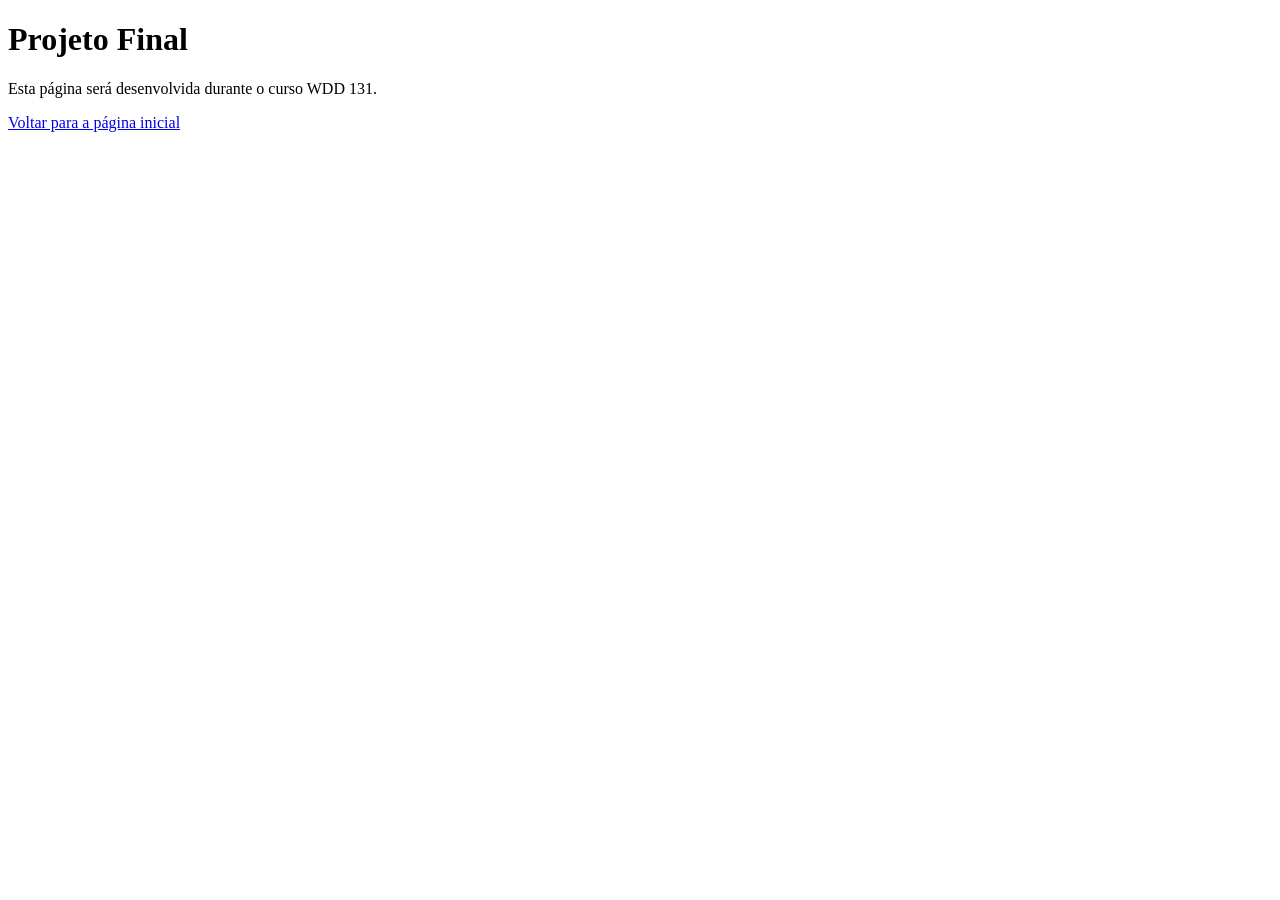
==== projeto/index.html @ 12b383a5 "At1 - Semana1" ====
<!DOCTYPE html>
<html lang="pt-BR">
<head>
  <meta charset="UTF-8">
  <meta name="viewport" content="width=device-width, initial-scale=1.0">
  <title>Projeto Final - WDD 131</title>
  <meta name="description" content="Espaço reservado para o projeto final do curso WDD 131.">
  <meta name="author" content="Lucas da Luz Morais">
</head>
<body>
  <main>
    <h1>Projeto Final</h1>
    <p>Esta página será desenvolvida durante o curso WDD 131.</p>
    <p><a href="../">Voltar para a página inicial</a></p>
  </main>
</body>
</html>
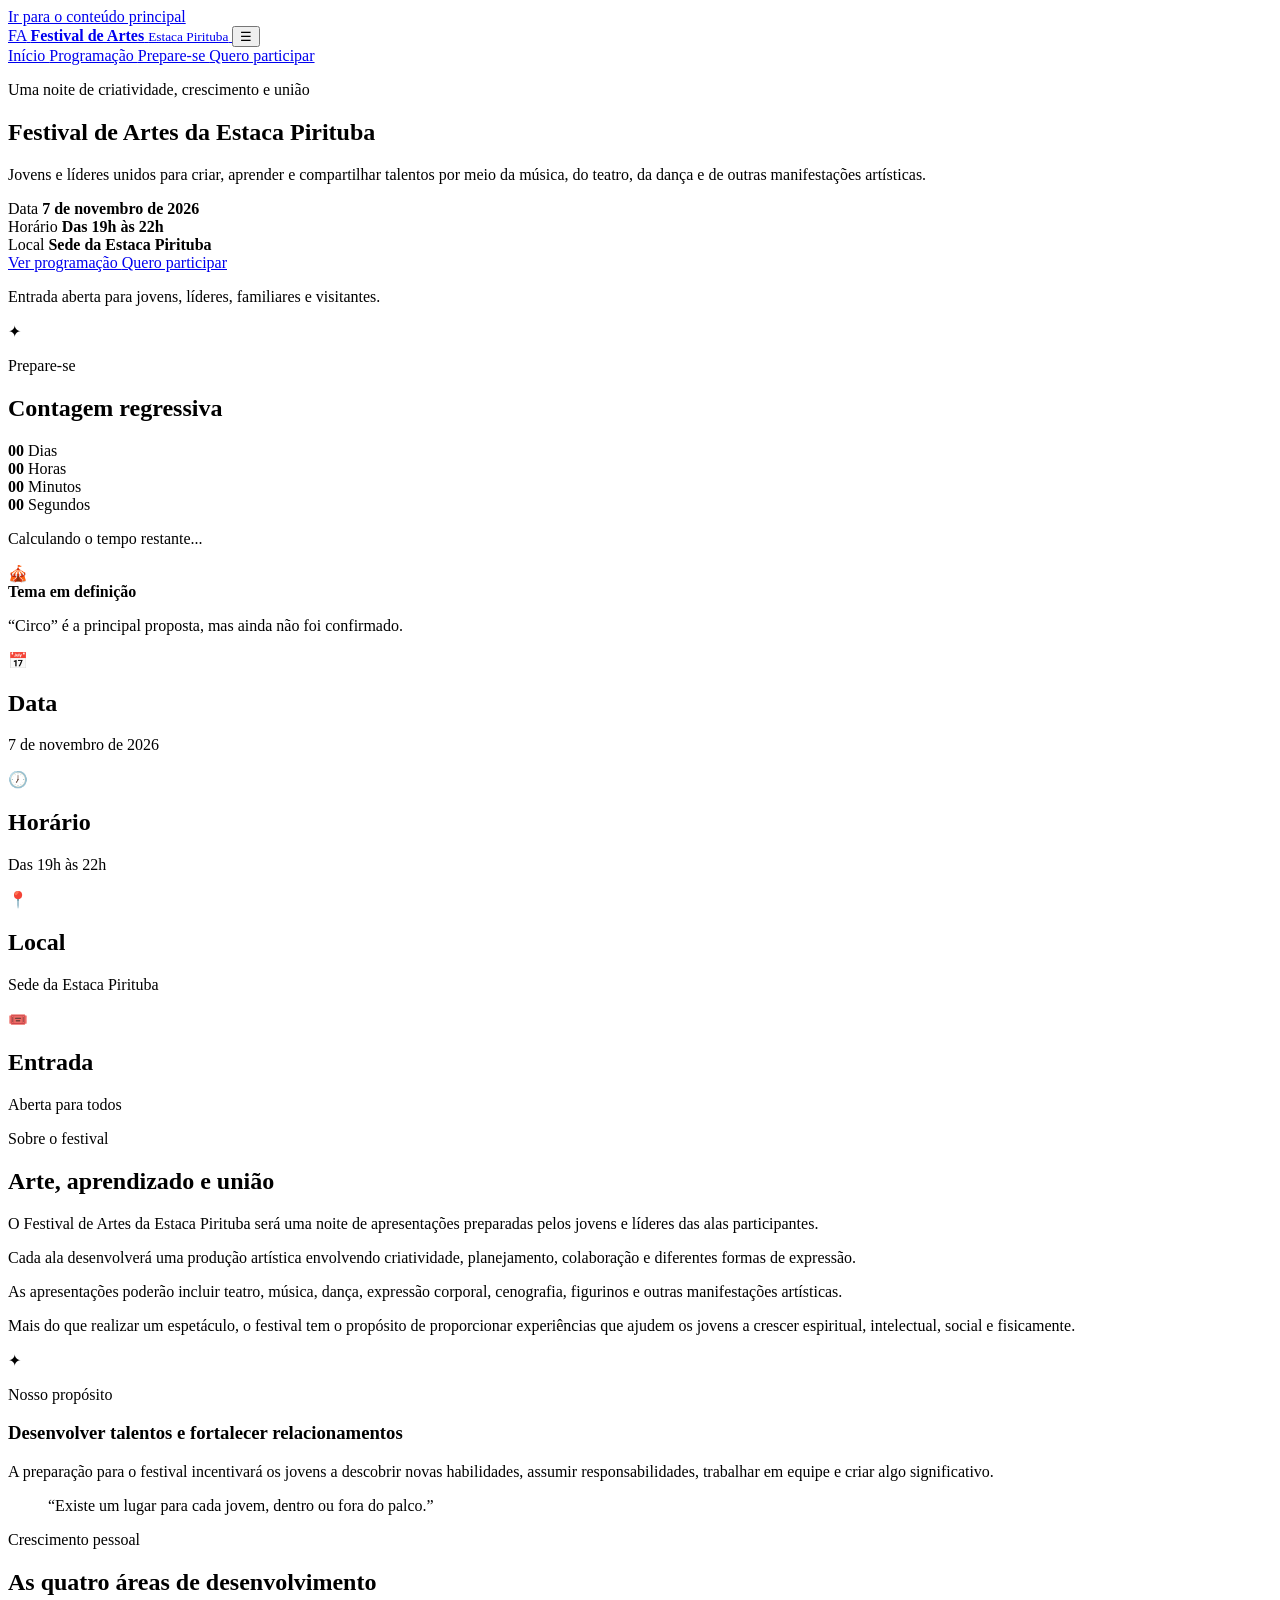
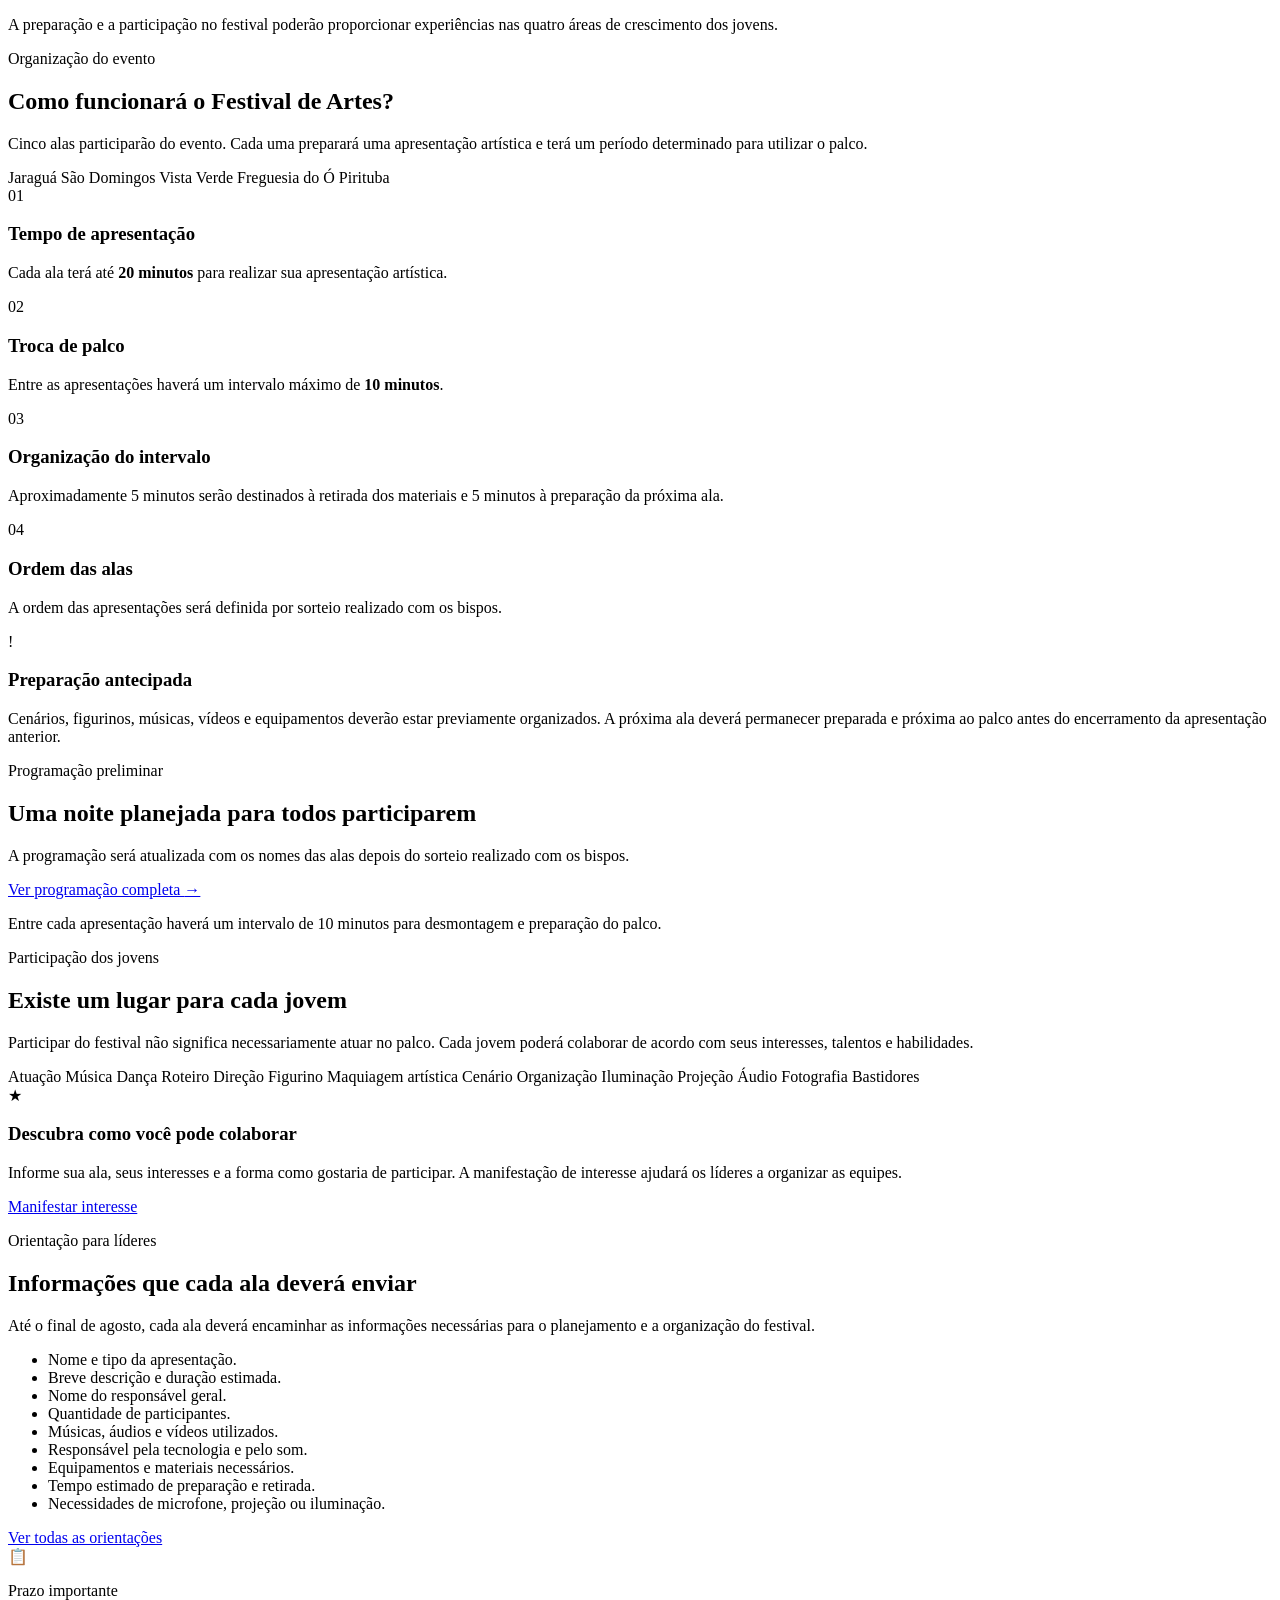
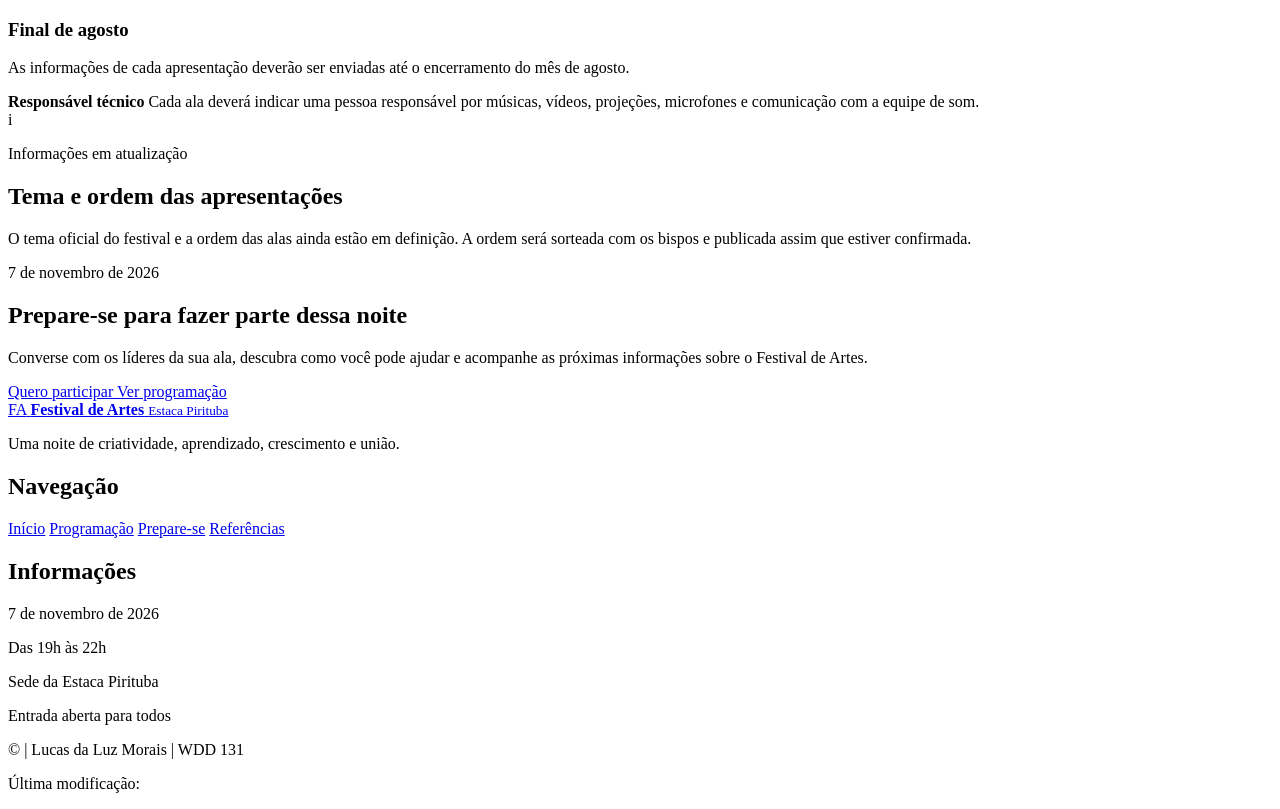
==== commit 77596668: "At1 - Semana6" ====
--- a/projeto/index.html
+++ b/projeto/index.html
@@ -3,15 +3,623 @@
 <head>
   <meta charset="UTF-8">
   <meta name="viewport" content="width=device-width, initial-scale=1.0">
-  <title>Projeto Final - WDD 131</title>
-  <meta name="description" content="Espaço reservado para o projeto final do curso WDD 131.">
+
+  <meta
+    name="description"
+    content="Site informativo do Festival de Artes da Estaca Pirituba, que acontecerá em 7 de novembro de 2026."
+  >
   <meta name="author" content="Lucas da Luz Morais">
+
+  <title>Festival de Artes | Estaca Pirituba</title>
+
+  <link rel="preconnect" href="https://fonts.googleapis.com">
+  <link rel="preconnect" href="https://fonts.gstatic.com" crossorigin>
+
+  <link
+    href="https://fonts.googleapis.com/css2?family=Bree+Serif&family=Roboto:wght@400;500;700&display=swap"
+    rel="stylesheet"
+  >
+
+  <link rel="stylesheet" href="styles/festival.css">
+
+  <script src="scripts/main.js" defer></script>
 </head>
+
 <body>
-  <main>
-    <h1>Projeto Final</h1>
-    <p>Esta página será desenvolvida durante o curso WDD 131.</p>
-    <p><a href="../">Voltar para a página inicial</a></p>
+  <a class="skip-link" href="#main-content">
+    Ir para o conteúdo principal
+  </a>
+
+  <header class="site-header">
+    <div class="header-container">
+      <a class="brand" href="index.html" aria-label="Página inicial do Festival de Artes">
+        <span class="brand-symbol" aria-hidden="true">FA</span>
+
+        <span class="brand-name">
+          <strong>Festival de Artes</strong>
+          <small>Estaca Pirituba</small>
+        </span>
+      </a>
+
+      <button
+        id="menu-button"
+        class="menu-button"
+        type="button"
+        aria-label="Abrir menu de navegação"
+        aria-expanded="false"
+        aria-controls="main-navigation"
+      >
+        <span aria-hidden="true">☰</span>
+      </button>
+
+      <nav
+        id="main-navigation"
+        class="main-navigation"
+        aria-label="Navegação principal"
+      >
+        <a class="active" href="index.html" aria-current="page">
+          Início
+        </a>
+
+        <a href="programacao.html">
+          Programação
+        </a>
+
+        <a href="prepare-se.html">
+          Prepare-se
+        </a>
+
+        <a class="navigation-highlight" href="prepare-se.html#formulario-interesse">
+          Quero participar
+        </a>
+      </nav>
+    </div>
+  </header>
+
+  <main id="main-content">
+    <section class="hero">
+      <div class="hero-decoration hero-decoration-one" aria-hidden="true"></div>
+      <div class="hero-decoration hero-decoration-two" aria-hidden="true"></div>
+
+      <div class="hero-container">
+        <div class="hero-content">
+          <p class="eyebrow hero-eyebrow">
+            Uma noite de criatividade, crescimento e união
+          </p>
+
+          <h1>
+            Festival de Artes da Estaca Pirituba
+          </h1>
+
+          <p class="hero-description">
+            Jovens e líderes unidos para criar, aprender e compartilhar
+            talentos por meio da música, do teatro, da dança e de outras
+            manifestações artísticas.
+          </p>
+
+          <div class="hero-information" aria-label="Informações principais do evento">
+            <div>
+              <span class="information-label">Data</span>
+              <strong>7 de novembro de 2026</strong>
+            </div>
+
+            <div>
+              <span class="information-label">Horário</span>
+              <strong>Das 19h às 22h</strong>
+            </div>
+
+            <div>
+              <span class="information-label">Local</span>
+              <strong>Sede da Estaca Pirituba</strong>
+            </div>
+          </div>
+
+          <div class="hero-actions">
+            <a class="button button-primary" href="programacao.html">
+              Ver programação
+            </a>
+
+            <a
+              class="button button-outline"
+              href="prepare-se.html#formulario-interesse"
+            >
+              Quero participar
+            </a>
+          </div>
+
+          <p class="hero-note">
+            Entrada aberta para jovens, líderes, familiares e visitantes.
+          </p>
+        </div>
+
+        <aside class="countdown-card" aria-labelledby="countdown-title">
+          <span class="countdown-icon" aria-hidden="true">✦</span>
+
+          <p class="eyebrow">Prepare-se</p>
+
+          <h2 id="countdown-title">
+            Contagem regressiva
+          </h2>
+
+          <div
+            id="countdown"
+            class="countdown"
+            aria-live="polite"
+          >
+            <div>
+              <strong id="countdown-days">00</strong>
+              <span>Dias</span>
+            </div>
+
+            <div>
+              <strong id="countdown-hours">00</strong>
+              <span>Horas</span>
+            </div>
+
+            <div>
+              <strong id="countdown-minutes">00</strong>
+              <span>Minutos</span>
+            </div>
+
+            <div>
+              <strong id="countdown-seconds">00</strong>
+              <span>Segundos</span>
+            </div>
+          </div>
+
+          <p id="event-status" class="event-status">
+            Calculando o tempo restante...
+          </p>
+
+          <div class="theme-status">
+            <span aria-hidden="true">🎪</span>
+
+            <div>
+              <strong>Tema em definição</strong>
+              <p>
+                “Circo” é a principal proposta, mas ainda não foi confirmado.
+              </p>
+            </div>
+          </div>
+        </aside>
+      </div>
+    </section>
+
+    <section class="quick-information" aria-label="Resumo do evento">
+      <div class="section-container quick-information-grid">
+        <article class="quick-card">
+          <span class="quick-icon" aria-hidden="true">📅</span>
+
+          <div>
+            <h2>Data</h2>
+            <p>7 de novembro de 2026</p>
+          </div>
+        </article>
+
+        <article class="quick-card">
+          <span class="quick-icon" aria-hidden="true">🕖</span>
+
+          <div>
+            <h2>Horário</h2>
+            <p>Das 19h às 22h</p>
+          </div>
+        </article>
+
+        <article class="quick-card">
+          <span class="quick-icon" aria-hidden="true">📍</span>
+
+          <div>
+            <h2>Local</h2>
+            <p>Sede da Estaca Pirituba</p>
+          </div>
+        </article>
+
+        <article class="quick-card">
+          <span class="quick-icon" aria-hidden="true">🎟️</span>
+
+          <div>
+            <h2>Entrada</h2>
+            <p>Aberta para todos</p>
+          </div>
+        </article>
+      </div>
+    </section>
+
+    <section class="content-section about-section">
+      <div class="section-container two-column-section">
+        <div class="section-content">
+          <p class="eyebrow">Sobre o festival</p>
+
+          <h2>Arte, aprendizado e união</h2>
+
+          <p>
+            O Festival de Artes da Estaca Pirituba será uma noite de
+            apresentações preparadas pelos jovens e líderes das alas
+            participantes.
+          </p>
+
+          <p>
+            Cada ala desenvolverá uma produção artística envolvendo
+            criatividade, planejamento, colaboração e diferentes formas de
+            expressão.
+          </p>
+
+          <p>
+            As apresentações poderão incluir teatro, música, dança, expressão
+            corporal, cenografia, figurinos e outras manifestações artísticas.
+          </p>
+
+          <p>
+            Mais do que realizar um espetáculo, o festival tem o propósito de
+            proporcionar experiências que ajudem os jovens a crescer
+            espiritual, intelectual, social e fisicamente.
+          </p>
+        </div>
+
+        <div class="purpose-card">
+          <span class="purpose-symbol" aria-hidden="true">✦</span>
+
+          <p class="eyebrow">Nosso propósito</p>
+
+          <h3>
+            Desenvolver talentos e fortalecer relacionamentos
+          </h3>
+
+          <p>
+            A preparação para o festival incentivará os jovens a descobrir
+            novas habilidades, assumir responsabilidades, trabalhar em equipe
+            e criar algo significativo.
+          </p>
+
+          <blockquote>
+            “Existe um lugar para cada jovem, dentro ou fora do palco.”
+          </blockquote>
+        </div>
+      </div>
+    </section>
+
+    <section class="content-section growth-section">
+      <div class="section-container">
+        <div class="section-heading centered-heading">
+          <p class="eyebrow">Crescimento pessoal</p>
+
+          <h2>As quatro áreas de desenvolvimento</h2>
+
+          <p>
+            A preparação e a participação no festival poderão proporcionar
+            experiências nas quatro áreas de crescimento dos jovens.
+          </p>
+        </div>
+
+        <div
+          id="growth-areas"
+          class="growth-grid"
+          aria-live="polite"
+        ></div>
+      </div>
+    </section>
+
+    <section class="content-section operation-section">
+      <div class="section-container">
+        <div class="section-heading">
+          <p class="eyebrow">Organização do evento</p>
+
+          <h2>Como funcionará o Festival de Artes?</h2>
+
+          <p>
+            Cinco alas participarão do evento. Cada uma preparará uma
+            apresentação artística e terá um período determinado para utilizar
+            o palco.
+          </p>
+        </div>
+
+        <div class="wards-container" aria-label="Alas participantes">
+          <span>Jaraguá</span>
+          <span>São Domingos</span>
+          <span>Vista Verde</span>
+          <span>Freguesia do Ó</span>
+          <span>Pirituba</span>
+        </div>
+
+        <div class="rules-grid">
+          <article class="rule-card">
+            <span class="rule-number">01</span>
+
+            <h3>Tempo de apresentação</h3>
+
+            <p>
+              Cada ala terá até <strong>20 minutos</strong> para realizar sua
+              apresentação artística.
+            </p>
+          </article>
+
+          <article class="rule-card">
+            <span class="rule-number">02</span>
+
+            <h3>Troca de palco</h3>
+
+            <p>
+              Entre as apresentações haverá um intervalo máximo de
+              <strong>10 minutos</strong>.
+            </p>
+          </article>
+
+          <article class="rule-card">
+            <span class="rule-number">03</span>
+
+            <h3>Organização do intervalo</h3>
+
+            <p>
+              Aproximadamente 5 minutos serão destinados à retirada dos
+              materiais e 5 minutos à preparação da próxima ala.
+            </p>
+          </article>
+
+          <article class="rule-card">
+            <span class="rule-number">04</span>
+
+            <h3>Ordem das alas</h3>
+
+            <p>
+              A ordem das apresentações será definida por sorteio realizado
+              com os bispos.
+            </p>
+          </article>
+        </div>
+
+        <div class="important-guidance">
+          <span class="guidance-icon" aria-hidden="true">!</span>
+
+          <div>
+            <h3>Preparação antecipada</h3>
+
+            <p>
+              Cenários, figurinos, músicas, vídeos e equipamentos deverão estar
+              previamente organizados. A próxima ala deverá permanecer
+              preparada e próxima ao palco antes do encerramento da
+              apresentação anterior.
+            </p>
+          </div>
+        </div>
+      </div>
+    </section>
+
+    <section class="content-section schedule-section">
+      <div class="section-container">
+        <div class="schedule-heading">
+          <div class="section-heading">
+            <p class="eyebrow">Programação preliminar</p>
+
+            <h2>Uma noite planejada para todos participarem</h2>
+
+            <p>
+              A programação será atualizada com os nomes das alas depois do
+              sorteio realizado com os bispos.
+            </p>
+          </div>
+
+          <a class="text-link" href="programacao.html">
+            Ver programação completa
+            <span aria-hidden="true">→</span>
+          </a>
+        </div>
+
+        <div
+          id="schedule-preview"
+          class="schedule-list"
+          aria-live="polite"
+        ></div>
+
+        <p class="schedule-observation">
+          Entre cada apresentação haverá um intervalo de 10 minutos para
+          desmontagem e preparação do palco.
+        </p>
+      </div>
+    </section>
+
+    <section class="content-section participation-section">
+      <div class="section-container">
+        <div class="section-heading centered-heading">
+          <p class="eyebrow">Participação dos jovens</p>
+
+          <h2>Existe um lugar para cada jovem</h2>
+
+          <p>
+            Participar do festival não significa necessariamente atuar no
+            palco. Cada jovem poderá colaborar de acordo com seus interesses,
+            talentos e habilidades.
+          </p>
+        </div>
+
+        <div class="participation-layout">
+          <div class="roles-container">
+            <span>Atuação</span>
+            <span>Música</span>
+            <span>Dança</span>
+            <span>Roteiro</span>
+            <span>Direção</span>
+            <span>Figurino</span>
+            <span>Maquiagem artística</span>
+            <span>Cenário</span>
+            <span>Organização</span>
+            <span>Iluminação</span>
+            <span>Projeção</span>
+            <span>Áudio</span>
+            <span>Fotografia</span>
+            <span>Bastidores</span>
+          </div>
+
+          <article class="participation-card">
+            <span class="participation-icon" aria-hidden="true">★</span>
+
+            <h3>Descubra como você pode colaborar</h3>
+
+            <p>
+              Informe sua ala, seus interesses e a forma como gostaria de
+              participar. A manifestação de interesse ajudará os líderes a
+              organizar as equipes.
+            </p>
+
+            <a
+              class="button button-primary"
+              href="prepare-se.html#formulario-interesse"
+            >
+              Manifestar interesse
+            </a>
+          </article>
+        </div>
+      </div>
+    </section>
+
+    <section class="content-section leaders-section">
+      <div class="section-container two-column-section">
+        <div class="section-content">
+          <p class="eyebrow">Orientação para líderes</p>
+
+          <h2>Informações que cada ala deverá enviar</h2>
+
+          <p>
+            Até o final de agosto, cada ala deverá encaminhar as informações
+            necessárias para o planejamento e a organização do festival.
+          </p>
+
+          <ul class="leaders-list">
+            <li>Nome e tipo da apresentação.</li>
+            <li>Breve descrição e duração estimada.</li>
+            <li>Nome do responsável geral.</li>
+            <li>Quantidade de participantes.</li>
+            <li>Músicas, áudios e vídeos utilizados.</li>
+            <li>Responsável pela tecnologia e pelo som.</li>
+            <li>Equipamentos e materiais necessários.</li>
+            <li>Tempo estimado de preparação e retirada.</li>
+            <li>Necessidades de microfone, projeção ou iluminação.</li>
+          </ul>
+
+          <a class="button button-secondary" href="prepare-se.html">
+            Ver todas as orientações
+          </a>
+        </div>
+
+        <aside class="deadline-card">
+          <span class="deadline-icon" aria-hidden="true">📋</span>
+
+          <p class="eyebrow">Prazo importante</p>
+
+          <h3>Final de agosto</h3>
+
+          <p>
+            As informações de cada apresentação deverão ser enviadas até o
+            encerramento do mês de agosto.
+          </p>
+
+          <div class="deadline-detail">
+            <strong>Responsável técnico</strong>
+
+            <span>
+              Cada ala deverá indicar uma pessoa responsável por músicas,
+              vídeos, projeções, microfones e comunicação com a equipe de som.
+            </span>
+          </div>
+        </aside>
+      </div>
+    </section>
+
+    <section class="content-section update-section">
+      <div class="section-container">
+        <article class="update-card">
+          <span class="update-icon" aria-hidden="true">i</span>
+
+          <div>
+            <p class="eyebrow">Informações em atualização</p>
+
+            <h2>Tema e ordem das apresentações</h2>
+
+            <p>
+              O tema oficial do festival e a ordem das alas ainda estão em
+              definição. A ordem será sorteada com os bispos e publicada assim
+              que estiver confirmada.
+            </p>
+          </div>
+        </article>
+      </div>
+    </section>
+
+    <section class="final-call">
+      <div class="section-container final-call-content">
+        <p class="eyebrow hero-eyebrow">7 de novembro de 2026</p>
+
+        <h2>Prepare-se para fazer parte dessa noite</h2>
+
+        <p>
+          Converse com os líderes da sua ala, descubra como você pode ajudar e
+          acompanhe as próximas informações sobre o Festival de Artes.
+        </p>
+
+        <div class="final-call-actions">
+          <a
+            class="button button-primary"
+            href="prepare-se.html#formulario-interesse"
+          >
+            Quero participar
+          </a>
+
+          <a class="button button-outline" href="programacao.html">
+            Ver programação
+          </a>
+        </div>
+      </div>
+    </section>
   </main>
+
+  <footer class="site-footer">
+    <div class="section-container footer-grid">
+      <div class="footer-brand">
+        <a class="brand" href="index.html">
+          <span class="brand-symbol" aria-hidden="true">FA</span>
+
+          <span class="brand-name">
+            <strong>Festival de Artes</strong>
+            <small>Estaca Pirituba</small>
+          </span>
+        </a>
+
+        <p>
+          Uma noite de criatividade, aprendizado, crescimento e união.
+        </p>
+      </div>
+
+      <nav class="footer-navigation" aria-label="Navegação do rodapé">
+        <h2>Navegação</h2>
+
+        <a href="index.html">Início</a>
+        <a href="programacao.html">Programação</a>
+        <a href="prepare-se.html">Prepare-se</a>
+        <a href="referencias.html">Referências</a>
+      </nav>
+
+      <div class="footer-event">
+        <h2>Informações</h2>
+
+        <p>7 de novembro de 2026</p>
+        <p>Das 19h às 22h</p>
+        <p>Sede da Estaca Pirituba</p>
+        <p>Entrada aberta para todos</p>
+      </div>
+    </div>
+
+    <div class="footer-bottom">
+      <div class="section-container footer-bottom-content">
+        <p>
+          &copy; <span id="current-year"></span>
+          | Lucas da Luz Morais | WDD 131
+        </p>
+
+        <p>
+          Última modificação:
+          <span id="last-modified"></span>
+        </p>
+      </div>
+    </div>
+  </footer>
 </body>
-</html>
+</html>
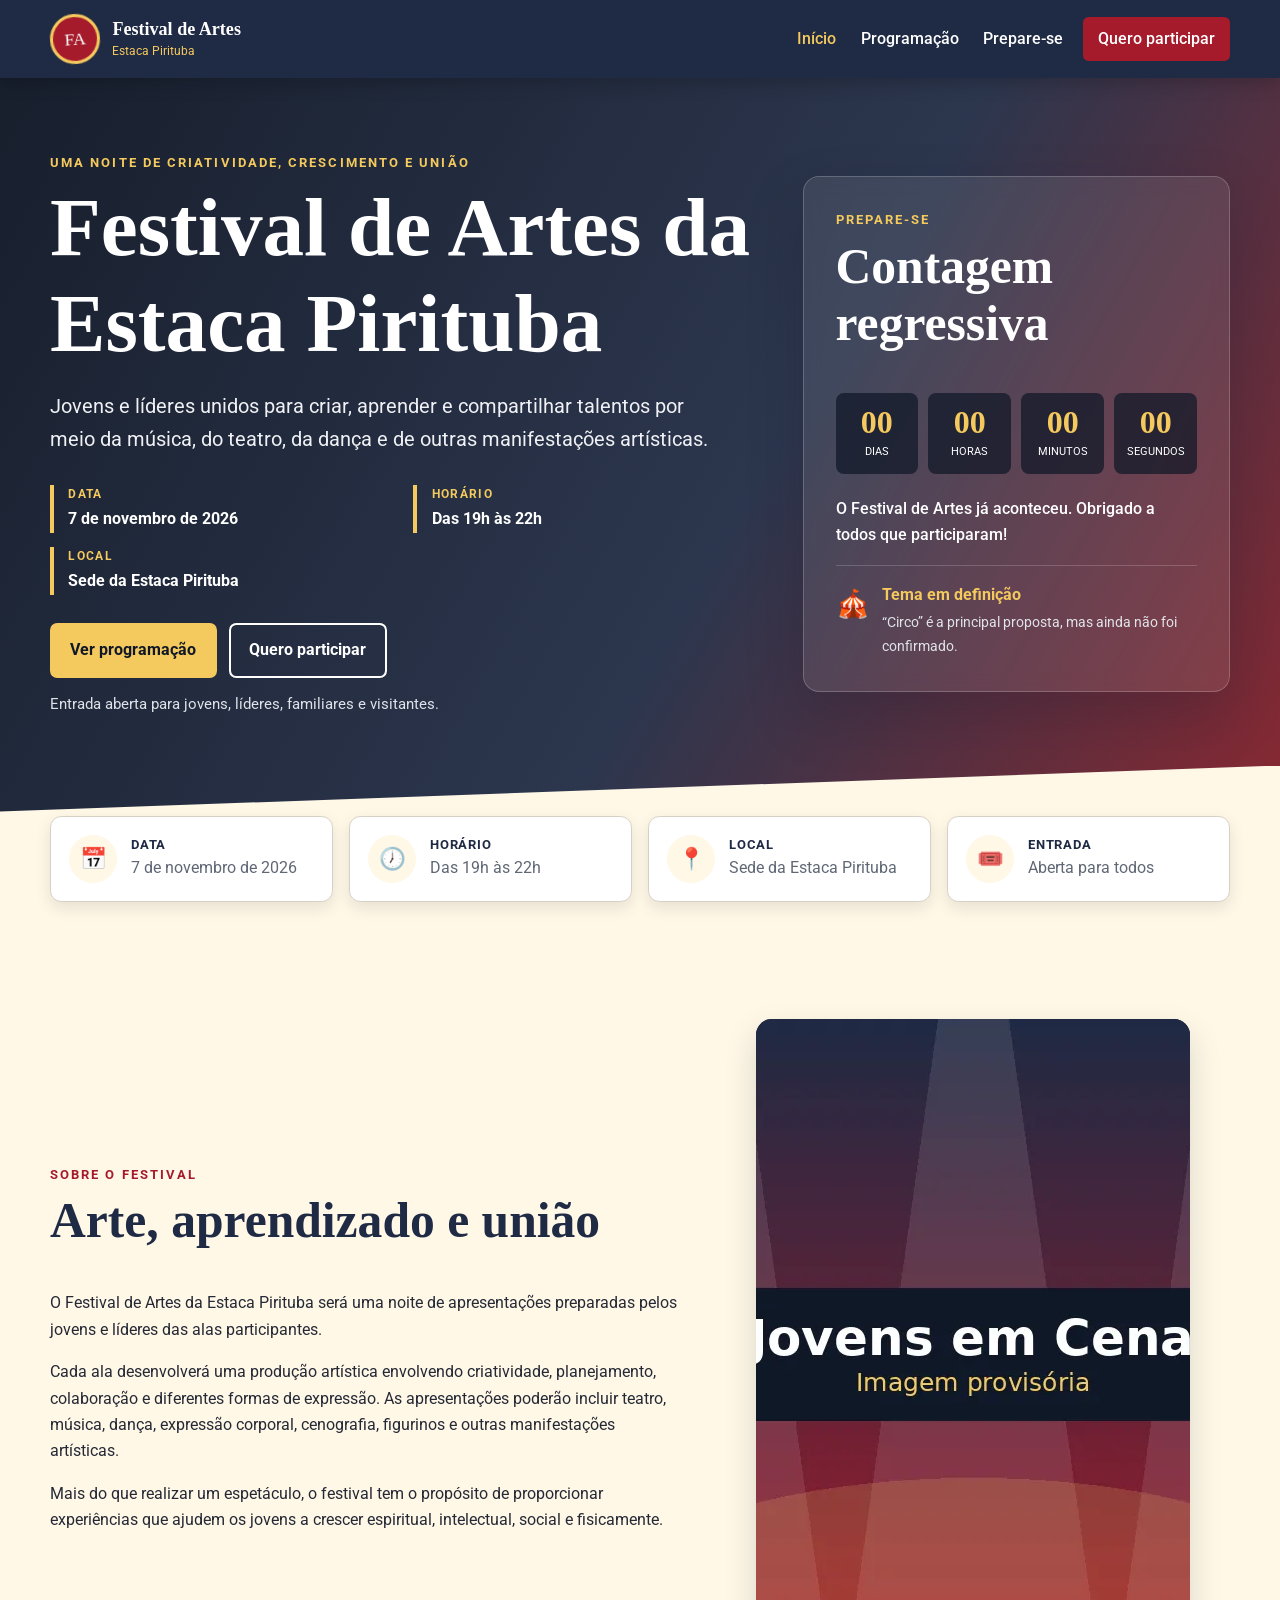
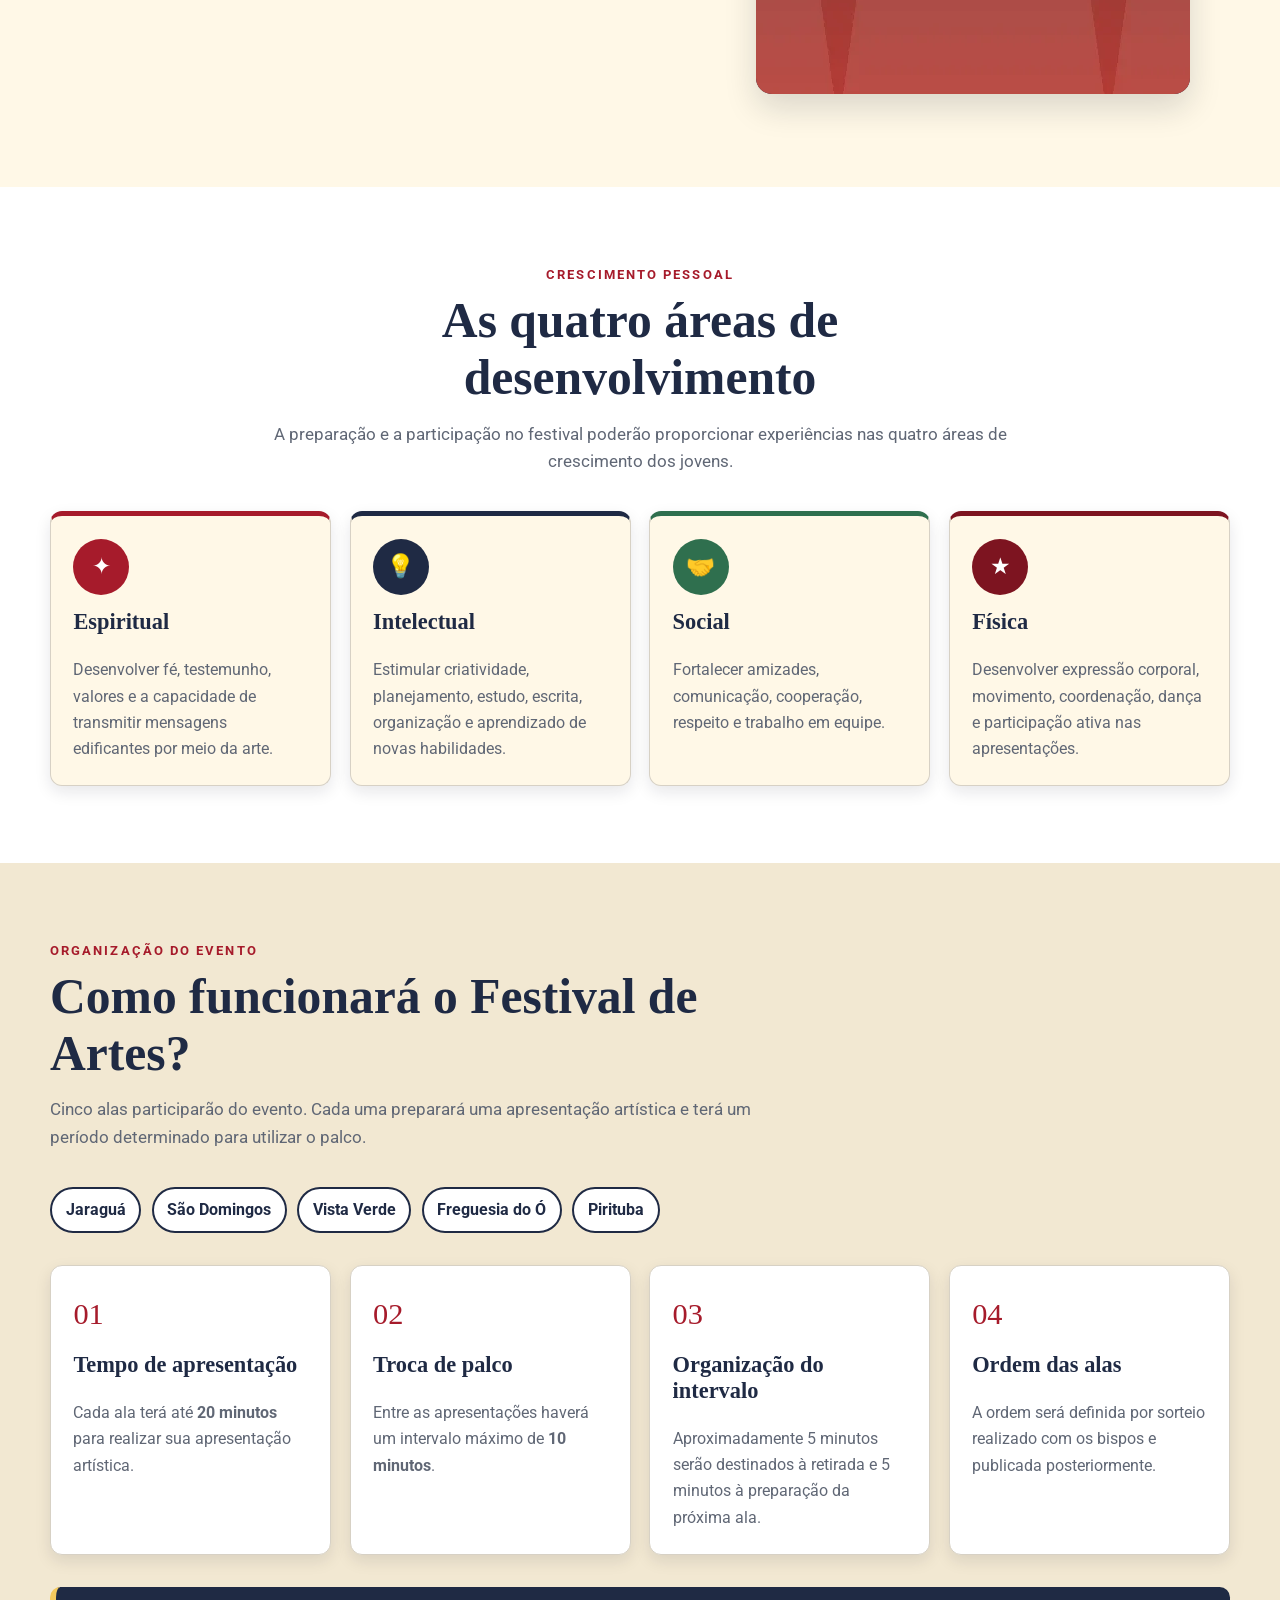
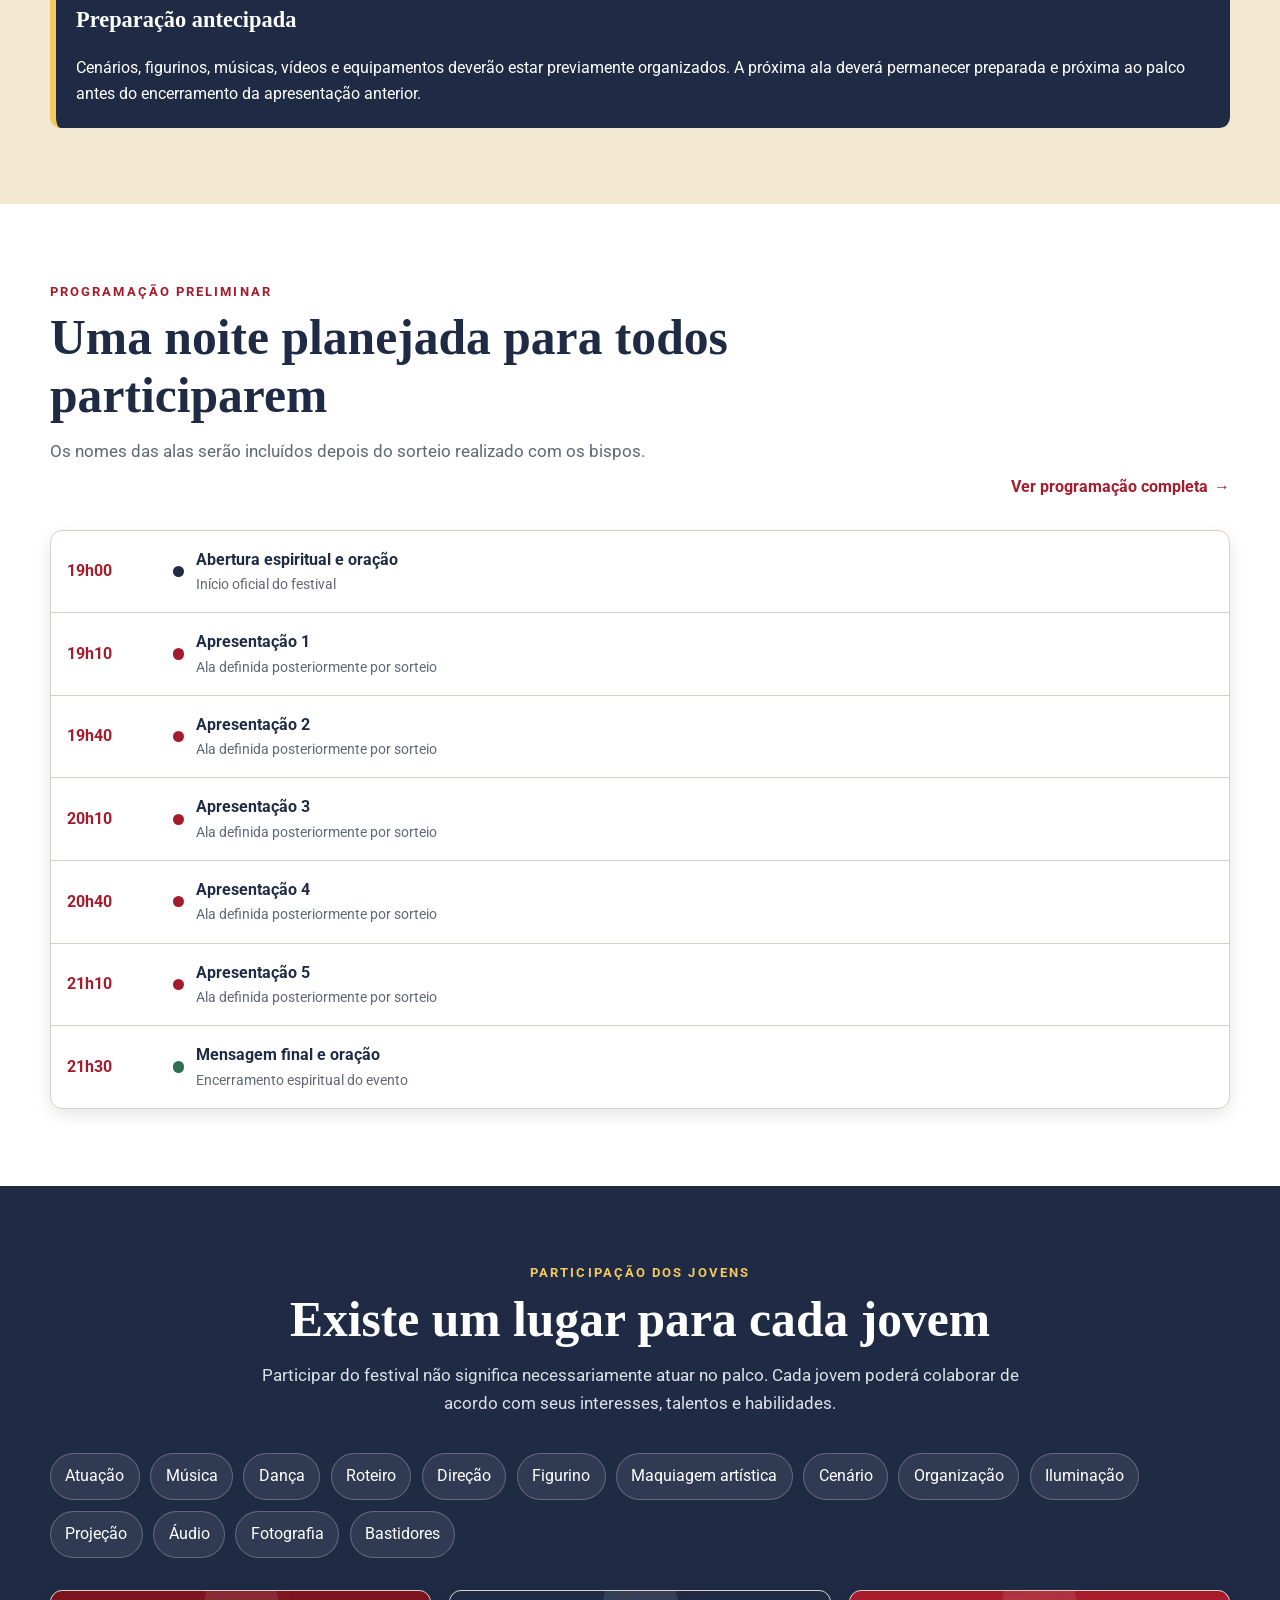
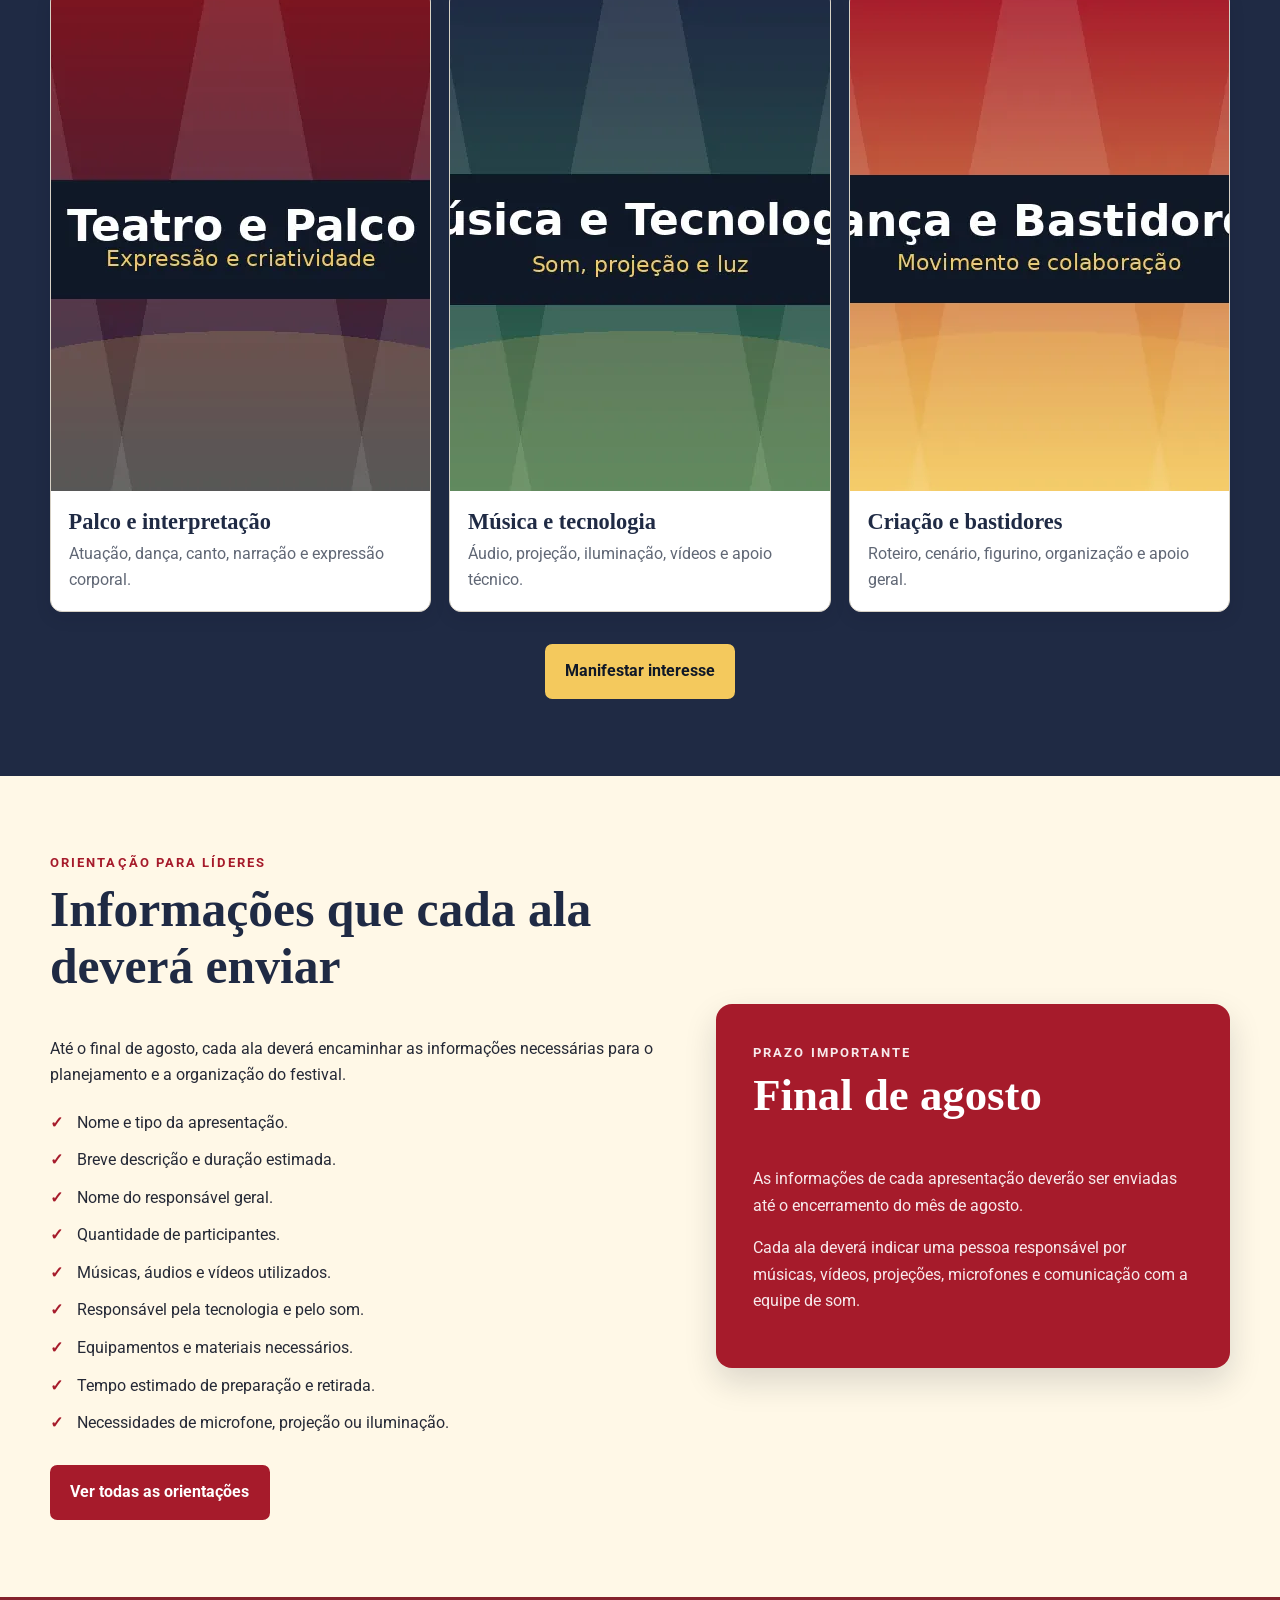
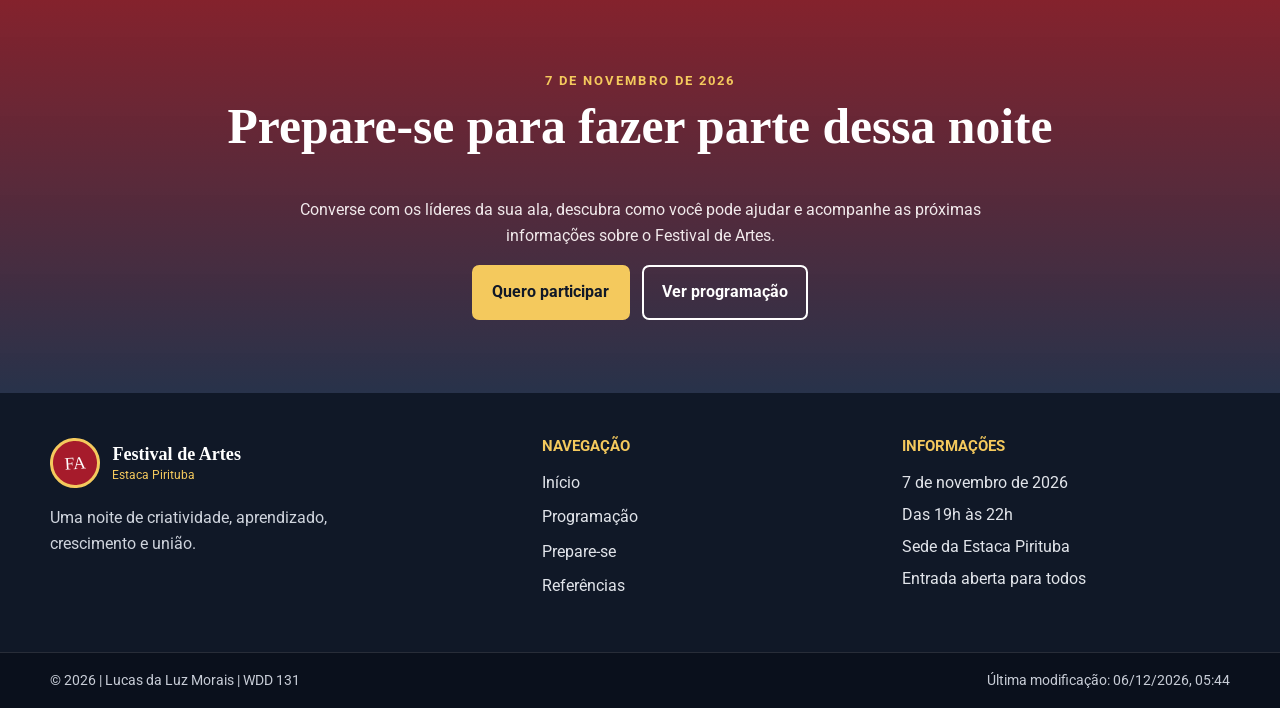
==== commit 4781c7af: "At1.1 - Semana6" ====
--- a/projeto/index.html
+++ b/projeto/index.html
@@ -3,38 +3,31 @@
 <head>
   <meta charset="UTF-8">
   <meta name="viewport" content="width=device-width, initial-scale=1.0">
-
   <meta
     name="description"
     content="Site informativo do Festival de Artes da Estaca Pirituba, que acontecerá em 7 de novembro de 2026."
   >
   <meta name="author" content="Lucas da Luz Morais">
-
   <title>Festival de Artes | Estaca Pirituba</title>
 
   <link rel="preconnect" href="https://fonts.googleapis.com">
   <link rel="preconnect" href="https://fonts.gstatic.com" crossorigin>
-
   <link
     href="https://fonts.googleapis.com/css2?family=Bree+Serif&family=Roboto:wght@400;500;700&display=swap"
     rel="stylesheet"
   >
 
   <link rel="stylesheet" href="styles/festival.css">
-
   <script src="scripts/main.js" defer></script>
 </head>
 
 <body>
-  <a class="skip-link" href="#main-content">
-    Ir para o conteúdo principal
-  </a>
+  <a class="skip-link" href="#main-content">Ir para o conteúdo principal</a>
 
   <header class="site-header">
-    <div class="header-container">
+    <div class="container header-inner">
       <a class="brand" href="index.html" aria-label="Página inicial do Festival de Artes">
         <span class="brand-symbol" aria-hidden="true">FA</span>
-
         <span class="brand-name">
           <strong>Festival de Artes</strong>
           <small>Estaca Pirituba</small>
@@ -57,19 +50,10 @@
         class="main-navigation"
         aria-label="Navegação principal"
       >
-        <a class="active" href="index.html" aria-current="page">
-          Início
-        </a>
-
-        <a href="programacao.html">
-          Programação
-        </a>
-
-        <a href="prepare-se.html">
-          Prepare-se
-        </a>
-
-        <a class="navigation-highlight" href="prepare-se.html#formulario-interesse">
+        <a class="active" href="index.html" aria-current="page">Início</a>
+        <a href="programacao.html">Programação</a>
+        <a href="prepare-se.html">Prepare-se</a>
+        <a class="nav-cta" href="prepare-se.html#formulario-interesse">
           Quero participar
         </a>
       </nav>
@@ -78,18 +62,13 @@
 
   <main id="main-content">
     <section class="hero">
-      <div class="hero-decoration hero-decoration-one" aria-hidden="true"></div>
-      <div class="hero-decoration hero-decoration-two" aria-hidden="true"></div>
-
-      <div class="hero-container">
-        <div class="hero-content">
+      <div class="container hero-inner">
+        <div>
           <p class="eyebrow hero-eyebrow">
             Uma noite de criatividade, crescimento e união
           </p>
 
-          <h1>
-            Festival de Artes da Estaca Pirituba
-          </h1>
+          <h1>Festival de Artes da Estaca Pirituba</h1>
 
           <p class="hero-description">
             Jovens e líderes unidos para criar, aprender e compartilhar
@@ -97,19 +76,19 @@
             manifestações artísticas.
           </p>
 
-          <div class="hero-information" aria-label="Informações principais do evento">
-            <div>
-              <span class="information-label">Data</span>
+          <div class="hero-details" aria-label="Informações principais do evento">
+            <div>
+              <span>Data</span>
               <strong>7 de novembro de 2026</strong>
             </div>
 
             <div>
-              <span class="information-label">Horário</span>
+              <span>Horário</span>
               <strong>Das 19h às 22h</strong>
             </div>
 
             <div>
-              <span class="information-label">Local</span>
+              <span>Local</span>
               <strong>Sede da Estaca Pirituba</strong>
             </div>
           </div>
@@ -118,7 +97,6 @@
             <a class="button button-primary" href="programacao.html">
               Ver programação
             </a>
-
             <a
               class="button button-outline"
               href="prepare-se.html#formulario-interesse"
@@ -133,34 +111,22 @@
         </div>
 
         <aside class="countdown-card" aria-labelledby="countdown-title">
-          <span class="countdown-icon" aria-hidden="true">✦</span>
-
-          <p class="eyebrow">Prepare-se</p>
-
-          <h2 id="countdown-title">
-            Contagem regressiva
-          </h2>
-
-          <div
-            id="countdown"
-            class="countdown"
-            aria-live="polite"
-          >
+          <p class="eyebrow hero-eyebrow">Prepare-se</p>
+          <h2 id="countdown-title">Contagem regressiva</h2>
+
+          <div id="countdown" class="countdown" aria-live="polite">
             <div>
               <strong id="countdown-days">00</strong>
               <span>Dias</span>
             </div>
-
             <div>
               <strong id="countdown-hours">00</strong>
               <span>Horas</span>
             </div>
-
             <div>
               <strong id="countdown-minutes">00</strong>
               <span>Minutos</span>
             </div>
-
             <div>
               <strong id="countdown-seconds">00</strong>
               <span>Segundos</span>
@@ -173,7 +139,6 @@
 
           <div class="theme-status">
             <span aria-hidden="true">🎪</span>
-
             <div>
               <strong>Tema em definição</strong>
               <p>
@@ -185,11 +150,10 @@
       </div>
     </section>
 
-    <section class="quick-information" aria-label="Resumo do evento">
-      <div class="section-container quick-information-grid">
+    <section class="quick-info" aria-label="Resumo do evento">
+      <div class="container quick-grid">
         <article class="quick-card">
           <span class="quick-icon" aria-hidden="true">📅</span>
-
           <div>
             <h2>Data</h2>
             <p>7 de novembro de 2026</p>
@@ -198,7 +162,6 @@
 
         <article class="quick-card">
           <span class="quick-icon" aria-hidden="true">🕖</span>
-
           <div>
             <h2>Horário</h2>
             <p>Das 19h às 22h</p>
@@ -207,7 +170,6 @@
 
         <article class="quick-card">
           <span class="quick-icon" aria-hidden="true">📍</span>
-
           <div>
             <h2>Local</h2>
             <p>Sede da Estaca Pirituba</p>
@@ -216,7 +178,6 @@
 
         <article class="quick-card">
           <span class="quick-icon" aria-hidden="true">🎟️</span>
-
           <div>
             <h2>Entrada</h2>
             <p>Aberta para todos</p>
@@ -225,11 +186,10 @@
       </div>
     </section>
 
-    <section class="content-section about-section">
-      <div class="section-container two-column-section">
-        <div class="section-content">
+    <section class="content-section">
+      <div class="container two-columns">
+        <div>
           <p class="eyebrow">Sobre o festival</p>
-
           <h2>Arte, aprendizado e união</h2>
 
           <p>
@@ -241,12 +201,9 @@
           <p>
             Cada ala desenvolverá uma produção artística envolvendo
             criatividade, planejamento, colaboração e diferentes formas de
-            expressão.
-          </p>
-
-          <p>
-            As apresentações poderão incluir teatro, música, dança, expressão
-            corporal, cenografia, figurinos e outras manifestações artísticas.
+            expressão. As apresentações poderão incluir teatro, música, dança,
+            expressão corporal, cenografia, figurinos e outras manifestações
+            artísticas.
           </p>
 
           <p>
@@ -256,56 +213,38 @@
           </p>
         </div>
 
-        <div class="purpose-card">
-          <span class="purpose-symbol" aria-hidden="true">✦</span>
-
-          <p class="eyebrow">Nosso propósito</p>
-
-          <h3>
-            Desenvolver talentos e fortalecer relacionamentos
-          </h3>
-
-          <p>
-            A preparação para o festival incentivará os jovens a descobrir
-            novas habilidades, assumir responsabilidades, trabalhar em equipe
-            e criar algo significativo.
-          </p>
-
-          <blockquote>
-            “Existe um lugar para cada jovem, dentro ou fora do palco.”
-          </blockquote>
-        </div>
+        <figure class="about-image">
+          <img
+            src="images/jovens-apresentacao.webp"
+            alt="Ilustração provisória de jovens participando de uma apresentação artística"
+            width="900"
+            height="675"
+            loading="lazy"
+          >
+        </figure>
       </div>
     </section>
 
     <section class="content-section growth-section">
-      <div class="section-container">
-        <div class="section-heading centered-heading">
+      <div class="container">
+        <div class="section-heading centered">
           <p class="eyebrow">Crescimento pessoal</p>
-
           <h2>As quatro áreas de desenvolvimento</h2>
-
           <p>
             A preparação e a participação no festival poderão proporcionar
             experiências nas quatro áreas de crescimento dos jovens.
           </p>
         </div>
 
-        <div
-          id="growth-areas"
-          class="growth-grid"
-          aria-live="polite"
-        ></div>
+        <div id="growth-areas" class="growth-grid" aria-live="polite"></div>
       </div>
     </section>
 
     <section class="content-section operation-section">
-      <div class="section-container">
+      <div class="container">
         <div class="section-heading">
           <p class="eyebrow">Organização do evento</p>
-
           <h2>Como funcionará o Festival de Artes?</h2>
-
           <p>
             Cinco alas participarão do evento. Cada uma preparará uma
             apresentação artística e terá um período determinado para utilizar
@@ -313,7 +252,7 @@
           </p>
         </div>
 
-        <div class="wards-container" aria-label="Alas participantes">
+        <div class="wards" aria-label="Alas participantes">
           <span>Jaraguá</span>
           <span>São Domingos</span>
           <span>Vista Verde</span>
@@ -324,9 +263,7 @@
         <div class="rules-grid">
           <article class="rule-card">
             <span class="rule-number">01</span>
-
             <h3>Tempo de apresentação</h3>
-
             <p>
               Cada ala terá até <strong>20 minutos</strong> para realizar sua
               apresentação artística.
@@ -335,9 +272,7 @@
 
           <article class="rule-card">
             <span class="rule-number">02</span>
-
             <h3>Troca de palco</h3>
-
             <p>
               Entre as apresentações haverá um intervalo máximo de
               <strong>10 minutos</strong>.
@@ -346,84 +281,60 @@
 
           <article class="rule-card">
             <span class="rule-number">03</span>
-
             <h3>Organização do intervalo</h3>
-
             <p>
-              Aproximadamente 5 minutos serão destinados à retirada dos
-              materiais e 5 minutos à preparação da próxima ala.
+              Aproximadamente 5 minutos serão destinados à retirada e
+              5 minutos à preparação da próxima ala.
             </p>
           </article>
 
           <article class="rule-card">
             <span class="rule-number">04</span>
-
             <h3>Ordem das alas</h3>
-
             <p>
-              A ordem das apresentações será definida por sorteio realizado
-              com os bispos.
+              A ordem será definida por sorteio realizado com os bispos e
+              publicada posteriormente.
             </p>
           </article>
         </div>
 
-        <div class="important-guidance">
-          <span class="guidance-icon" aria-hidden="true">!</span>
-
-          <div>
-            <h3>Preparação antecipada</h3>
-
-            <p>
-              Cenários, figurinos, músicas, vídeos e equipamentos deverão estar
-              previamente organizados. A próxima ala deverá permanecer
-              preparada e próxima ao palco antes do encerramento da
-              apresentação anterior.
-            </p>
-          </div>
+        <div class="notice notice-spaced">
+          <h3>Preparação antecipada</h3>
+          <p>
+            Cenários, figurinos, músicas, vídeos e equipamentos deverão estar
+            previamente organizados. A próxima ala deverá permanecer preparada
+            e próxima ao palco antes do encerramento da apresentação anterior.
+          </p>
         </div>
       </div>
     </section>
 
     <section class="content-section schedule-section">
-      <div class="section-container">
+      <div class="container">
         <div class="schedule-heading">
           <div class="section-heading">
             <p class="eyebrow">Programação preliminar</p>
-
             <h2>Uma noite planejada para todos participarem</h2>
-
             <p>
-              A programação será atualizada com os nomes das alas depois do
-              sorteio realizado com os bispos.
+              Os nomes das alas serão incluídos depois do sorteio realizado
+              com os bispos.
             </p>
           </div>
 
           <a class="text-link" href="programacao.html">
-            Ver programação completa
-            <span aria-hidden="true">→</span>
+            Ver programação completa <span aria-hidden="true">→</span>
           </a>
         </div>
 
-        <div
-          id="schedule-preview"
-          class="schedule-list"
-          aria-live="polite"
-        ></div>
-
-        <p class="schedule-observation">
-          Entre cada apresentação haverá um intervalo de 10 minutos para
-          desmontagem e preparação do palco.
-        </p>
+        <div id="schedule-preview" class="schedule-list" aria-live="polite"></div>
       </div>
     </section>
 
     <section class="content-section participation-section">
-      <div class="section-container">
-        <div class="section-heading centered-heading">
-          <p class="eyebrow">Participação dos jovens</p>
-
+      <div class="container">
+        <div class="section-heading centered">
+          <p class="eyebrow hero-eyebrow">Participação dos jovens</p>
           <h2>Existe um lugar para cada jovem</h2>
-
           <p>
             Participar do festival não significa necessariamente atuar no
             palco. Cada jovem poderá colaborar de acordo com seus interesses,
@@ -431,51 +342,82 @@
           </p>
         </div>
 
-        <div class="participation-layout">
-          <div class="roles-container">
-            <span>Atuação</span>
-            <span>Música</span>
-            <span>Dança</span>
-            <span>Roteiro</span>
-            <span>Direção</span>
-            <span>Figurino</span>
-            <span>Maquiagem artística</span>
-            <span>Cenário</span>
-            <span>Organização</span>
-            <span>Iluminação</span>
-            <span>Projeção</span>
-            <span>Áudio</span>
-            <span>Fotografia</span>
-            <span>Bastidores</span>
-          </div>
-
-          <article class="participation-card">
-            <span class="participation-icon" aria-hidden="true">★</span>
-
-            <h3>Descubra como você pode colaborar</h3>
-
-            <p>
-              Informe sua ala, seus interesses e a forma como gostaria de
-              participar. A manifestação de interesse ajudará os líderes a
-              organizar as equipes.
-            </p>
-
-            <a
-              class="button button-primary"
-              href="prepare-se.html#formulario-interesse"
+        <div class="roles">
+          <span>Atuação</span>
+          <span>Música</span>
+          <span>Dança</span>
+          <span>Roteiro</span>
+          <span>Direção</span>
+          <span>Figurino</span>
+          <span>Maquiagem artística</span>
+          <span>Cenário</span>
+          <span>Organização</span>
+          <span>Iluminação</span>
+          <span>Projeção</span>
+          <span>Áudio</span>
+          <span>Fotografia</span>
+          <span>Bastidores</span>
+        </div>
+
+        <div class="gallery-grid">
+          <article class="gallery-card">
+            <img
+              src="images/teatro.webp"
+              alt="Ilustração provisória representando uma apresentação teatral"
+              width="800"
+              height="500"
+              loading="lazy"
             >
-              Manifestar interesse
-            </a>
-          </article>
-        </div>
-      </div>
-    </section>
-
-    <section class="content-section leaders-section">
-      <div class="section-container two-column-section">
-        <div class="section-content">
+            <div>
+              <h3>Palco e interpretação</h3>
+              <p>Atuação, dança, canto, narração e expressão corporal.</p>
+            </div>
+          </article>
+
+          <article class="gallery-card">
+            <img
+              src="images/musica.webp"
+              alt="Ilustração provisória representando música e recursos de áudio"
+              width="800"
+              height="500"
+              loading="lazy"
+            >
+            <div>
+              <h3>Música e tecnologia</h3>
+              <p>Áudio, projeção, iluminação, vídeos e apoio técnico.</p>
+            </div>
+          </article>
+
+          <article class="gallery-card">
+            <img
+              src="images/danca.webp"
+              alt="Ilustração provisória representando dança, cenário e figurino"
+              width="800"
+              height="500"
+              loading="lazy"
+            >
+            <div>
+              <h3>Criação e bastidores</h3>
+              <p>Roteiro, cenário, figurino, organização e apoio geral.</p>
+            </div>
+          </article>
+        </div>
+
+        <div class="centered action-spaced">
+          <a
+            class="button button-primary"
+            href="prepare-se.html#formulario-interesse"
+          >
+            Manifestar interesse
+          </a>
+        </div>
+      </div>
+    </section>
+
+    <section class="content-section">
+      <div class="container two-columns">
+        <div>
           <p class="eyebrow">Orientação para líderes</p>
-
           <h2>Informações que cada ala deverá enviar</h2>
 
           <p>
@@ -501,68 +443,36 @@
         </div>
 
         <aside class="deadline-card">
-          <span class="deadline-icon" aria-hidden="true">📋</span>
-
-          <p class="eyebrow">Prazo importante</p>
-
+          <p class="eyebrow hero-eyebrow">Prazo importante</p>
           <h3>Final de agosto</h3>
-
           <p>
             As informações de cada apresentação deverão ser enviadas até o
             encerramento do mês de agosto.
           </p>
-
-          <div class="deadline-detail">
-            <strong>Responsável técnico</strong>
-
-            <span>
-              Cada ala deverá indicar uma pessoa responsável por músicas,
-              vídeos, projeções, microfones e comunicação com a equipe de som.
-            </span>
-          </div>
+          <p>
+            Cada ala deverá indicar uma pessoa responsável por músicas,
+            vídeos, projeções, microfones e comunicação com a equipe de som.
+          </p>
         </aside>
       </div>
     </section>
 
-    <section class="content-section update-section">
-      <div class="section-container">
-        <article class="update-card">
-          <span class="update-icon" aria-hidden="true">i</span>
-
-          <div>
-            <p class="eyebrow">Informações em atualização</p>
-
-            <h2>Tema e ordem das apresentações</h2>
-
-            <p>
-              O tema oficial do festival e a ordem das alas ainda estão em
-              definição. A ordem será sorteada com os bispos e publicada assim
-              que estiver confirmada.
-            </p>
-          </div>
-        </article>
-      </div>
-    </section>
-
     <section class="final-call">
-      <div class="section-container final-call-content">
+      <div class="container">
         <p class="eyebrow hero-eyebrow">7 de novembro de 2026</p>
-
         <h2>Prepare-se para fazer parte dessa noite</h2>
-
         <p>
           Converse com os líderes da sua ala, descubra como você pode ajudar e
           acompanhe as próximas informações sobre o Festival de Artes.
         </p>
 
-        <div class="final-call-actions">
+        <div class="final-actions">
           <a
             class="button button-primary"
             href="prepare-se.html#formulario-interesse"
           >
             Quero participar
           </a>
-
           <a class="button button-outline" href="programacao.html">
             Ver programação
           </a>
@@ -572,34 +482,28 @@
   </main>
 
   <footer class="site-footer">
-    <div class="section-container footer-grid">
+    <div class="container footer-grid">
       <div class="footer-brand">
         <a class="brand" href="index.html">
           <span class="brand-symbol" aria-hidden="true">FA</span>
-
           <span class="brand-name">
             <strong>Festival de Artes</strong>
             <small>Estaca Pirituba</small>
           </span>
         </a>
-
-        <p>
-          Uma noite de criatividade, aprendizado, crescimento e união.
-        </p>
-      </div>
-
-      <nav class="footer-navigation" aria-label="Navegação do rodapé">
+        <p>Uma noite de criatividade, aprendizado, crescimento e união.</p>
+      </div>
+
+      <nav class="footer-nav" aria-label="Navegação do rodapé">
         <h2>Navegação</h2>
-
         <a href="index.html">Início</a>
         <a href="programacao.html">Programação</a>
         <a href="prepare-se.html">Prepare-se</a>
         <a href="referencias.html">Referências</a>
       </nav>
 
-      <div class="footer-event">
+      <div class="footer-info">
         <h2>Informações</h2>
-
         <p>7 de novembro de 2026</p>
         <p>Das 19h às 22h</p>
         <p>Sede da Estaca Pirituba</p>
@@ -608,18 +512,17 @@
     </div>
 
     <div class="footer-bottom">
-      <div class="section-container footer-bottom-content">
+      <div class="container footer-bottom-inner">
         <p>
-          &copy; <span id="current-year"></span>
+          &copy; <span class="current-year"></span>
           | Lucas da Luz Morais | WDD 131
         </p>
-
         <p>
           Última modificação:
-          <span id="last-modified"></span>
+          <span class="last-modified"></span>
         </p>
       </div>
     </div>
   </footer>
 </body>
-</html>+</html>
--- a/projeto/styles/festival.css
+++ b/projeto/styles/festival.css
@@ -0,0 +1,1573 @@
+:root {
+  --navy: #1f2a44;
+  --navy-dark: #101827;
+  --navy-light: #34415f;
+  --wine: #a61b2b;
+  --wine-dark: #7d1420;
+  --gold: #f4c95d;
+  --gold-dark: #7a5200;
+  --cream: #fff8e7;
+  --cream-dark: #f2e8d2;
+  --white: #ffffff;
+  --text: #252936;
+  --muted: #606775;
+  --border: #d7d1c5;
+  --success: #2f6f4e;
+  --warning: #805d00;
+  --shadow-sm: 0 6px 16px rgb(16 24 39 / 10%);
+  --shadow-md: 0 14px 32px rgb(16 24 39 / 15%);
+  --shadow-lg: 0 24px 55px rgb(16 24 39 / 22%);
+  --heading-font: "Bree Serif", Georgia, serif;
+  --body-font: "Roboto", Arial, sans-serif;
+  --max-width: 1180px;
+}
+
+* {
+  box-sizing: border-box;
+}
+
+html {
+  scroll-behavior: smooth;
+}
+
+body {
+  margin: 0;
+  overflow-x: hidden;
+  background: var(--cream);
+  color: var(--text);
+  font-family: var(--body-font);
+  line-height: 1.65;
+}
+
+img {
+  display: block;
+  max-width: 100%;
+}
+
+button,
+input,
+select,
+textarea {
+  font: inherit;
+}
+
+a {
+  color: inherit;
+}
+
+h1,
+h2,
+h3,
+h4 {
+  margin-top: 0;
+  color: var(--navy);
+  font-family: var(--heading-font);
+  line-height: 1.15;
+}
+
+h1 {
+  font-size: clamp(2.4rem, 8vw, 5.2rem);
+}
+
+h2 {
+  font-size: clamp(1.9rem, 5vw, 3.1rem);
+}
+
+h3 {
+  font-size: 1.4rem;
+}
+
+p {
+  margin-top: 0;
+}
+
+ul,
+ol {
+  padding-left: 1.3rem;
+}
+
+.skip-link {
+  position: absolute;
+  z-index: 3000;
+  top: -100px;
+  left: 1rem;
+  border-radius: 0 0 0.45rem 0.45rem;
+  background: var(--gold);
+  color: var(--navy-dark);
+  padding: 0.8rem 1rem;
+  text-decoration: none;
+  font-weight: 700;
+}
+
+.skip-link:focus {
+  top: 0;
+}
+
+.container {
+  width: min(var(--max-width), calc(100% - 2rem));
+  margin-inline: auto;
+}
+
+.content-section {
+  padding-block: 4.8rem;
+}
+
+.eyebrow {
+  margin-bottom: 0.45rem;
+  color: var(--wine);
+  font-size: 0.8rem;
+  font-weight: 700;
+  letter-spacing: 0.13rem;
+  text-transform: uppercase;
+}
+
+.section-heading {
+  max-width: 760px;
+  margin-bottom: 2.2rem;
+}
+
+.section-heading h2 {
+  margin-bottom: 0.9rem;
+}
+
+.section-heading > p:last-child {
+  margin-bottom: 0;
+  color: var(--muted);
+  font-size: 1.05rem;
+}
+
+.centered {
+  margin-inline: auto;
+  text-align: center;
+}
+
+.button {
+  display: inline-flex;
+  min-height: 48px;
+  border: 2px solid transparent;
+  border-radius: 0.45rem;
+  padding: 0.75rem 1.15rem;
+  align-items: center;
+  justify-content: center;
+  text-decoration: none;
+  font-weight: 700;
+  transition:
+    transform 0.2s ease,
+    background-color 0.2s ease,
+    border-color 0.2s ease,
+    color 0.2s ease;
+}
+
+.button:hover,
+.button:focus-visible {
+  transform: translateY(-2px);
+}
+
+.button-primary {
+  border-color: var(--gold);
+  background: var(--gold);
+  color: var(--navy-dark);
+}
+
+.button-primary:hover,
+.button-primary:focus-visible {
+  border-color: #ffda7c;
+  background: #ffda7c;
+}
+
+.button-secondary {
+  border-color: var(--wine);
+  background: var(--wine);
+  color: var(--white);
+}
+
+.button-secondary:hover,
+.button-secondary:focus-visible {
+  border-color: var(--wine-dark);
+  background: var(--wine-dark);
+}
+
+.button-outline {
+  border-color: var(--white);
+  background: transparent;
+  color: var(--white);
+}
+
+.button-outline:hover,
+.button-outline:focus-visible {
+  background: var(--white);
+  color: var(--navy-dark);
+}
+
+.text-link {
+  display: inline-flex;
+  color: var(--wine);
+  align-items: center;
+  gap: 0.35rem;
+  text-decoration: none;
+  font-weight: 700;
+}
+
+.text-link:hover,
+.text-link:focus-visible {
+  text-decoration: underline;
+}
+
+.notice {
+  border-left: 6px solid var(--gold);
+  border-radius: 0.65rem;
+  background: var(--navy);
+  color: var(--white);
+  padding: 1.25rem;
+}
+
+.notice h2,
+.notice h3 {
+  color: var(--white);
+}
+
+.notice p:last-child {
+  margin-bottom: 0;
+}
+
+.notice-spaced {
+  margin-top: 2rem;
+}
+
+.notice-bottom {
+  margin-bottom: 2rem;
+}
+
+.action-spaced {
+  margin-top: 2rem;
+}
+
+.form-control-spaced {
+  margin-top: 1rem;
+}
+
+/* Cabeçalho */
+
+.site-header {
+  position: sticky;
+  z-index: 1500;
+  top: 0;
+  background: var(--navy);
+  box-shadow: 0 4px 18px rgb(0 0 0 / 22%);
+}
+
+.header-inner {
+  position: relative;
+  display: flex;
+  min-height: 78px;
+  align-items: center;
+  justify-content: space-between;
+  gap: 1rem;
+}
+
+.brand {
+  display: inline-flex;
+  align-items: center;
+  gap: 0.75rem;
+  color: var(--white);
+  text-decoration: none;
+}
+
+.brand-symbol {
+  display: grid;
+  width: 3.15rem;
+  height: 3.15rem;
+  flex: 0 0 auto;
+  border: 3px solid var(--gold);
+  border-radius: 50%;
+  background: var(--wine);
+  color: var(--white);
+  place-items: center;
+  font-family: var(--heading-font);
+  font-size: 1.1rem;
+  transform: rotate(-4deg);
+}
+
+.brand-name {
+  display: flex;
+  flex-direction: column;
+  line-height: 1.1;
+}
+
+.brand-name strong {
+  font-family: var(--heading-font);
+  font-size: 1.13rem;
+}
+
+.brand-name small {
+  margin-top: 0.22rem;
+  color: var(--gold);
+  font-size: 0.78rem;
+}
+
+.menu-button {
+  display: grid;
+  width: 46px;
+  height: 46px;
+  border: 2px solid var(--gold);
+  border-radius: 0.4rem;
+  background: transparent;
+  color: var(--white);
+  cursor: pointer;
+  place-items: center;
+  font-size: 1.4rem;
+}
+
+.menu-button:hover,
+.menu-button:focus-visible {
+  background: var(--gold);
+  color: var(--navy-dark);
+}
+
+.main-navigation {
+  position: absolute;
+  top: 100%;
+  right: 0;
+  left: 0;
+  display: none;
+  flex-direction: column;
+  border-top: 1px solid rgb(255 255 255 / 14%);
+  background: var(--navy);
+  padding: 0.8rem 1rem 1.1rem;
+  box-shadow: 0 14px 22px rgb(0 0 0 / 22%);
+}
+
+.main-navigation.open {
+  display: flex;
+}
+
+.main-navigation a {
+  border-radius: 0.35rem;
+  color: var(--white);
+  padding: 0.72rem;
+  text-decoration: none;
+  font-weight: 500;
+}
+
+.main-navigation a:hover,
+.main-navigation a:focus-visible,
+.main-navigation a.active {
+  background: var(--gold);
+  color: var(--navy-dark);
+}
+
+.main-navigation .nav-cta {
+  margin-top: 0.35rem;
+  background: var(--wine);
+  color: var(--white);
+  text-align: center;
+}
+
+/* Hero da página inicial */
+
+.hero {
+  position: relative;
+  overflow: hidden;
+  background:
+    linear-gradient(120deg, rgb(16 24 39 / 97%), rgb(31 42 68 / 94%) 58%, rgb(125 20 32 / 91%));
+  color: var(--white);
+}
+
+.hero::after {
+  position: absolute;
+  right: 0;
+  bottom: -1px;
+  left: 0;
+  height: 64px;
+  background: var(--cream);
+  content: "";
+  clip-path: polygon(0 72%, 100% 0, 100% 100%, 0 100%);
+}
+
+.hero-inner {
+  position: relative;
+  z-index: 2;
+  display: grid;
+  min-height: 690px;
+  padding-block: 4.6rem 7rem;
+  align-items: center;
+  gap: 2.5rem;
+}
+
+.hero h1 {
+  margin-bottom: 1.2rem;
+  color: var(--white);
+}
+
+.hero-description {
+  max-width: 680px;
+  margin-bottom: 1.8rem;
+  color: #f0f1f4;
+  font-size: clamp(1.05rem, 3vw, 1.25rem);
+}
+
+.hero-eyebrow {
+  color: var(--gold);
+}
+
+.hero-details {
+  display: grid;
+  margin-bottom: 1.8rem;
+  gap: 0.9rem;
+}
+
+.hero-details > div {
+  border-left: 4px solid var(--gold);
+  padding-left: 0.9rem;
+}
+
+.hero-details span {
+  display: block;
+  margin-bottom: 0.1rem;
+  color: var(--gold);
+  font-size: 0.74rem;
+  font-weight: 700;
+  letter-spacing: 0.08rem;
+  text-transform: uppercase;
+}
+
+.hero-details strong {
+  color: var(--white);
+}
+
+.hero-actions {
+  display: flex;
+  flex-wrap: wrap;
+  gap: 0.75rem;
+}
+
+.hero-note {
+  margin-top: 0.9rem;
+  margin-bottom: 0;
+  color: #dfe2e8;
+  font-size: 0.92rem;
+}
+
+.countdown-card {
+  width: 100%;
+  max-width: 520px;
+  border: 1px solid rgb(255 255 255 / 20%);
+  border-radius: 1rem;
+  background: rgb(255 255 255 / 9%);
+  padding: clamp(1.35rem, 4vw, 2rem);
+  box-shadow: var(--shadow-lg);
+  backdrop-filter: blur(9px);
+}
+
+.countdown-card h2 {
+  color: var(--white);
+}
+
+.countdown {
+  display: grid;
+  margin: 1.35rem 0;
+  grid-template-columns: repeat(2, 1fr);
+  gap: 0.65rem;
+}
+
+.countdown > div {
+  border-radius: 0.5rem;
+  background: rgb(16 24 39 / 72%);
+  padding: 0.8rem 0.35rem;
+  text-align: center;
+}
+
+.countdown strong {
+  display: block;
+  color: var(--gold);
+  font-family: var(--heading-font);
+  font-size: 2rem;
+  line-height: 1;
+}
+
+.countdown span {
+  display: block;
+  margin-top: 0.35rem;
+  color: var(--white);
+  font-size: 0.7rem;
+  text-transform: uppercase;
+}
+
+.event-status {
+  color: var(--white);
+  font-weight: 500;
+}
+
+.theme-status {
+  display: grid;
+  border-top: 1px solid rgb(255 255 255 / 18%);
+  padding-top: 1rem;
+  grid-template-columns: auto 1fr;
+  gap: 0.75rem;
+}
+
+.theme-status > span {
+  font-size: 1.7rem;
+}
+
+.theme-status strong {
+  color: var(--gold);
+}
+
+.theme-status p {
+  margin: 0.2rem 0 0;
+  color: #e1e4ea;
+  font-size: 0.9rem;
+}
+
+/* Informações rápidas */
+
+.quick-info {
+  position: relative;
+  z-index: 4;
+  margin-top: -0.8rem;
+  padding-bottom: 1.5rem;
+}
+
+.quick-grid {
+  display: grid;
+  gap: 1rem;
+}
+
+.quick-card {
+  display: flex;
+  border: 1px solid var(--border);
+  border-radius: 0.7rem;
+  background: var(--white);
+  padding: 1.15rem;
+  align-items: center;
+  gap: 0.85rem;
+  box-shadow: var(--shadow-sm);
+}
+
+.quick-icon {
+  display: grid;
+  width: 3rem;
+  height: 3rem;
+  flex: 0 0 auto;
+  border-radius: 50%;
+  background: var(--cream);
+  place-items: center;
+  font-size: 1.35rem;
+}
+
+.quick-card h2 {
+  margin-bottom: 0.15rem;
+  font-family: var(--body-font);
+  font-size: 0.82rem;
+  letter-spacing: 0.05rem;
+  text-transform: uppercase;
+}
+
+.quick-card p {
+  margin-bottom: 0;
+  color: var(--muted);
+}
+
+/* Página inicial */
+
+.two-columns {
+  display: grid;
+  align-items: center;
+  gap: 2.3rem;
+}
+
+.about-image {
+  overflow: hidden;
+  border-radius: 1rem;
+  background: var(--navy);
+  box-shadow: var(--shadow-md);
+}
+
+.about-image img {
+  width: 100%;
+  aspect-ratio: 4 / 3;
+  object-fit: cover;
+}
+
+.purpose-card {
+  border-radius: 1rem;
+  background: var(--navy);
+  color: var(--white);
+  padding: clamp(1.45rem, 4vw, 2.35rem);
+  box-shadow: var(--shadow-md);
+}
+
+.purpose-card h3 {
+  color: var(--white);
+  font-size: clamp(1.65rem, 4vw, 2.15rem);
+}
+
+.purpose-card p {
+  color: #e3e6ec;
+}
+
+.purpose-card blockquote {
+  margin: 1.4rem 0 0;
+  border-left: 4px solid var(--gold);
+  color: var(--gold);
+  padding-left: 1rem;
+  font-family: var(--heading-font);
+  font-size: 1.15rem;
+}
+
+.growth-section,
+.schedule-section,
+.references-main {
+  background: var(--white);
+}
+
+.growth-grid,
+.rules-grid,
+.gallery-grid,
+.page-card-grid {
+  display: grid;
+  gap: 1.15rem;
+}
+
+.growth-card,
+.rule-card,
+.gallery-card,
+.page-card {
+  border: 1px solid var(--border);
+  border-radius: 0.75rem;
+  background: var(--white);
+  box-shadow: var(--shadow-sm);
+}
+
+.growth-card {
+  border-top: 5px solid var(--area-color);
+  background: var(--cream);
+  padding: 1.4rem;
+}
+
+.growth-icon {
+  display: grid;
+  width: 3.5rem;
+  height: 3.5rem;
+  margin-bottom: 0.9rem;
+  border-radius: 50%;
+  background: var(--area-color);
+  color: var(--white);
+  place-items: center;
+  font-size: 1.45rem;
+}
+
+.growth-card p,
+.rule-card p,
+.page-card p {
+  margin-bottom: 0;
+  color: var(--muted);
+}
+
+.operation-section {
+  background: var(--cream-dark);
+}
+
+.wards {
+  display: flex;
+  margin-bottom: 2rem;
+  flex-wrap: wrap;
+  gap: 0.65rem;
+}
+
+.wards span {
+  border: 2px solid var(--navy);
+  border-radius: 100px;
+  background: var(--white);
+  color: var(--navy);
+  padding: 0.5rem 0.85rem;
+  font-weight: 700;
+}
+
+.rule-card {
+  padding: 1.4rem;
+}
+
+.rule-number {
+  display: inline-block;
+  margin-bottom: 0.8rem;
+  color: var(--wine);
+  font-family: var(--heading-font);
+  font-size: 1.9rem;
+}
+
+.schedule-heading {
+  display: flex;
+  margin-bottom: 1.8rem;
+  align-items: flex-end;
+  justify-content: space-between;
+  flex-wrap: wrap;
+  gap: 1rem;
+}
+
+.schedule-list {
+  overflow: hidden;
+  border: 1px solid var(--border);
+  border-radius: 0.75rem;
+  background: var(--white);
+  box-shadow: var(--shadow-sm);
+}
+
+.schedule-item {
+  display: grid;
+  border-bottom: 1px solid var(--border);
+  padding: 1rem;
+  align-items: center;
+  grid-template-columns: 90px 1fr;
+  gap: 1rem;
+}
+
+.schedule-item:last-child {
+  border-bottom: 0;
+}
+
+.schedule-time {
+  color: var(--wine);
+  font-weight: 700;
+}
+
+.schedule-info {
+  display: flex;
+  align-items: center;
+  gap: 0.75rem;
+}
+
+.schedule-dot {
+  width: 0.7rem;
+  height: 0.7rem;
+  flex: 0 0 auto;
+  border-radius: 50%;
+  background: var(--item-color);
+}
+
+.schedule-info strong,
+.schedule-info span {
+  display: block;
+}
+
+.schedule-info strong {
+  color: var(--navy);
+}
+
+.schedule-info span {
+  color: var(--muted);
+  font-size: 0.88rem;
+}
+
+.participation-section {
+  background: var(--navy);
+  color: var(--white);
+}
+
+.participation-section h2 {
+  color: var(--white);
+}
+
+.participation-section .section-heading > p:last-child {
+  color: #dbe0e9;
+}
+
+.roles {
+  display: flex;
+  flex-wrap: wrap;
+  gap: 0.65rem;
+}
+
+.roles span {
+  border: 1px solid rgb(255 255 255 / 24%);
+  border-radius: 100px;
+  background: rgb(255 255 255 / 8%);
+  padding: 0.6rem 0.9rem;
+}
+
+.gallery-grid {
+  margin-top: 2rem;
+}
+
+.gallery-card {
+  overflow: hidden;
+  background: var(--white);
+  color: var(--text);
+}
+
+.gallery-card img {
+  width: 100%;
+  aspect-ratio: 16 / 10;
+  object-fit: cover;
+}
+
+.gallery-card div {
+  padding: 1.1rem;
+}
+
+.gallery-card h3 {
+  margin-bottom: 0.4rem;
+}
+
+.gallery-card p {
+  margin-bottom: 0;
+  color: var(--muted);
+}
+
+.deadline-card {
+  border-radius: 1rem;
+  background: var(--wine);
+  color: var(--white);
+  padding: clamp(1.4rem, 4vw, 2.35rem);
+  box-shadow: var(--shadow-md);
+}
+
+.deadline-card h3 {
+  color: var(--white);
+  font-size: clamp(1.9rem, 5vw, 2.8rem);
+}
+
+.deadline-card p {
+  color: #f7e9eb;
+}
+
+.leaders-list {
+  margin: 1.3rem 0 1.8rem;
+  padding: 0;
+  list-style: none;
+}
+
+.leaders-list li {
+  position: relative;
+  margin-bottom: 0.7rem;
+  padding-left: 1.7rem;
+}
+
+.leaders-list li::before {
+  position: absolute;
+  left: 0;
+  color: var(--wine);
+  content: "✓";
+  font-weight: 700;
+}
+
+.final-call {
+  background:
+    linear-gradient(rgb(125 20 32 / 94%), rgb(31 42 68 / 96%)),
+    repeating-linear-gradient(
+      45deg,
+      transparent 0,
+      transparent 24px,
+      rgb(255 255 255 / 4%) 24px,
+      rgb(255 255 255 / 4%) 48px
+    );
+  color: var(--white);
+  padding-block: 4.6rem;
+  text-align: center;
+}
+
+.final-call h2 {
+  color: var(--white);
+}
+
+.final-call p:not(.eyebrow) {
+  max-width: 700px;
+  margin-inline: auto;
+  color: #f1e9eb;
+}
+
+.final-actions {
+  display: flex;
+  justify-content: center;
+  flex-wrap: wrap;
+  gap: 0.75rem;
+}
+
+/* Cabeçalhos internos */
+
+.page-hero {
+  background:
+    linear-gradient(125deg, rgb(16 24 39 / 97%), rgb(31 42 68 / 94%), rgb(125 20 32 / 89%));
+  color: var(--white);
+  padding-block: 4rem;
+}
+
+.page-hero h1 {
+  margin-bottom: 0.8rem;
+  color: var(--white);
+  font-size: clamp(2.4rem, 7vw, 4.5rem);
+}
+
+.page-hero p:last-child {
+  max-width: 760px;
+  margin-bottom: 0;
+  color: #e6e8ed;
+  font-size: 1.08rem;
+}
+
+.breadcrumb {
+  display: flex;
+  margin-bottom: 1rem;
+  flex-wrap: wrap;
+  gap: 0.4rem;
+  color: var(--gold);
+  font-size: 0.9rem;
+}
+
+.breadcrumb a {
+  text-decoration: none;
+}
+
+.breadcrumb a:hover,
+.breadcrumb a:focus-visible {
+  text-decoration: underline;
+}
+
+/* Programação */
+
+.filter-panel {
+  display: grid;
+  margin-bottom: 2rem;
+  border: 1px solid var(--border);
+  border-radius: 0.8rem;
+  background: var(--white);
+  padding: 1.25rem;
+  gap: 1rem;
+  box-shadow: var(--shadow-sm);
+}
+
+.form-control label {
+  display: block;
+  margin-bottom: 0.4rem;
+  color: var(--navy);
+  font-weight: 700;
+}
+
+.form-control select,
+.form-control input,
+.form-control textarea {
+  width: 100%;
+  border: 2px solid var(--border);
+  border-radius: 0.4rem;
+  background: var(--white);
+  color: var(--text);
+  padding: 0.78rem;
+}
+
+.form-control select:focus,
+.form-control input:focus,
+.form-control textarea:focus {
+  border-color: var(--wine);
+  outline: 3px solid rgb(166 27 43 / 18%);
+}
+
+.results-summary {
+  margin-bottom: 1rem;
+  color: var(--muted);
+}
+
+.program-grid {
+  display: grid;
+  gap: 1rem;
+}
+
+.program-card {
+  display: grid;
+  border: 1px solid var(--border);
+  border-left: 6px solid var(--card-color);
+  border-radius: 0.7rem;
+  background: var(--white);
+  padding: 1.2rem;
+  align-items: start;
+  gap: 1rem;
+  box-shadow: var(--shadow-sm);
+}
+
+.program-time {
+  color: var(--wine);
+  font-size: 1.2rem;
+  font-weight: 700;
+}
+
+.program-card h2 {
+  margin-bottom: 0.4rem;
+  font-size: 1.5rem;
+}
+
+.program-meta {
+  display: flex;
+  margin: 0.6rem 0;
+  flex-wrap: wrap;
+  gap: 0.5rem;
+}
+
+.program-meta span {
+  border-radius: 100px;
+  background: var(--cream);
+  color: var(--navy);
+  padding: 0.3rem 0.65rem;
+  font-size: 0.85rem;
+  font-weight: 700;
+}
+
+.program-card p {
+  margin-bottom: 0.8rem;
+  color: var(--muted);
+}
+
+.details-button {
+  border: 0;
+  background: transparent;
+  color: var(--wine);
+  padding: 0;
+  cursor: pointer;
+  font-weight: 700;
+  text-align: left;
+}
+
+.details-button:hover,
+.details-button:focus-visible {
+  text-decoration: underline;
+}
+
+.empty-state {
+  border: 2px dashed var(--border);
+  border-radius: 0.7rem;
+  background: var(--white);
+  padding: 2rem;
+  text-align: center;
+}
+
+.program-dialog {
+  width: min(620px, calc(100% - 2rem));
+  border: 0;
+  border-radius: 0.8rem;
+  padding: 0;
+  box-shadow: var(--shadow-lg);
+}
+
+.program-dialog::backdrop {
+  background: rgb(16 24 39 / 75%);
+}
+
+.dialog-content {
+  padding: 1.5rem;
+}
+
+.dialog-header {
+  display: flex;
+  align-items: flex-start;
+  justify-content: space-between;
+  gap: 1rem;
+}
+
+.dialog-close {
+  display: grid;
+  width: 42px;
+  height: 42px;
+  flex: 0 0 auto;
+  border: 0;
+  border-radius: 50%;
+  background: var(--navy);
+  color: var(--white);
+  cursor: pointer;
+  place-items: center;
+  font-size: 1.2rem;
+}
+
+/* Preparação */
+
+.page-card-grid {
+  margin-bottom: 2rem;
+}
+
+.page-card {
+  padding: 1.3rem;
+}
+
+.checklist-section {
+  background: var(--white);
+}
+
+.checklist-box {
+  border: 1px solid var(--border);
+  border-radius: 0.8rem;
+  background: var(--cream);
+  padding: 1.3rem;
+  box-shadow: var(--shadow-sm);
+}
+
+.progress-wrapper {
+  margin-bottom: 1.3rem;
+}
+
+.progress-label {
+  display: flex;
+  margin-bottom: 0.45rem;
+  justify-content: space-between;
+  gap: 1rem;
+  font-weight: 700;
+}
+
+.progress-track {
+  height: 14px;
+  overflow: hidden;
+  border-radius: 100px;
+  background: #ddd5c6;
+}
+
+.progress-bar {
+  width: 0;
+  height: 100%;
+  border-radius: inherit;
+  background: var(--success);
+  transition: width 0.25s ease;
+}
+
+.checklist {
+  display: grid;
+  padding: 0;
+  gap: 0.65rem;
+  list-style: none;
+}
+
+.checklist-item {
+  display: flex;
+  min-height: 52px;
+  border: 1px solid var(--border);
+  border-radius: 0.55rem;
+  background: var(--white);
+  padding: 0.8rem;
+  align-items: center;
+  gap: 0.75rem;
+}
+
+.checklist-item input {
+  width: 1.4rem;
+  height: 1.4rem;
+  flex: 0 0 auto;
+  accent-color: var(--success);
+}
+
+.checklist-item.completed span {
+  color: var(--muted);
+  text-decoration: line-through;
+}
+
+.checklist-actions {
+  display: flex;
+  justify-content: flex-end;
+}
+
+.form-section {
+  background: var(--cream-dark);
+}
+
+.interest-form {
+  border: 1px solid var(--border);
+  border-radius: 0.9rem;
+  background: var(--white);
+  padding: clamp(1.25rem, 4vw, 2rem);
+  box-shadow: var(--shadow-md);
+}
+
+fieldset {
+  margin: 0 0 1.8rem;
+  border: 0;
+  padding: 0;
+}
+
+legend {
+  width: 100%;
+  margin-bottom: 1.1rem;
+  border-bottom: 3px solid var(--wine);
+  color: var(--navy);
+  padding-bottom: 0.45rem;
+  font-family: var(--heading-font);
+  font-size: 1.45rem;
+}
+
+.form-grid {
+  display: grid;
+  gap: 1rem;
+}
+
+.required {
+  color: var(--wine);
+}
+
+.optional {
+  color: var(--muted);
+  font-size: 0.86rem;
+  font-weight: 400;
+}
+
+.radio-group,
+.checkbox-group {
+  display: grid;
+  gap: 0.65rem;
+}
+
+.choice {
+  display: flex;
+  min-height: 48px;
+  border: 1px solid var(--border);
+  border-radius: 0.45rem;
+  background: var(--cream);
+  padding: 0.7rem;
+  align-items: center;
+  gap: 0.65rem;
+}
+
+.choice input {
+  width: 1.25rem;
+  height: 1.25rem;
+  accent-color: var(--wine);
+}
+
+.conditional-field[hidden] {
+  display: none;
+}
+
+.form-help {
+  margin-top: 0.35rem;
+  color: var(--muted);
+  font-size: 0.86rem;
+}
+
+.form-message {
+  margin-bottom: 1rem;
+  border-radius: 0.45rem;
+  background: var(--cream);
+  color: var(--navy);
+  padding: 0.75rem;
+}
+
+.submit-row {
+  display: flex;
+  flex-wrap: wrap;
+  gap: 0.75rem;
+}
+
+/* Confirmação */
+
+.confirmation-section {
+  display: grid;
+  min-height: 66vh;
+  place-items: center;
+}
+
+.confirmation-card {
+  width: min(720px, 100%);
+  border: 1px solid var(--border);
+  border-radius: 1rem;
+  background: var(--white);
+  padding: clamp(1.5rem, 5vw, 2.8rem);
+  box-shadow: var(--shadow-md);
+  text-align: center;
+}
+
+.confirmation-icon {
+  display: grid;
+  width: 5rem;
+  height: 5rem;
+  margin: 0 auto 1.3rem;
+  border-radius: 50%;
+  background: var(--success);
+  color: var(--white);
+  place-items: center;
+  font-size: 2.4rem;
+  font-weight: 700;
+}
+
+.confirmation-card h1 {
+  font-size: clamp(2rem, 6vw, 3.2rem);
+}
+
+.confirmation-summary {
+  margin: 1.6rem 0;
+  border-radius: 0.7rem;
+  background: var(--cream);
+  padding: 1rem;
+  text-align: left;
+}
+
+.confirmation-summary dl {
+  display: grid;
+  margin: 0;
+  grid-template-columns: minmax(110px, 0.4fr) 1fr;
+  gap: 0.55rem 1rem;
+}
+
+.confirmation-summary dt {
+  color: var(--navy);
+  font-weight: 700;
+}
+
+.confirmation-summary dd {
+  margin: 0;
+  color: var(--muted);
+}
+
+.counter-box {
+  margin: 1rem 0 1.5rem;
+  border-left: 6px solid var(--gold);
+  border-radius: 0.5rem;
+  background: var(--navy);
+  color: var(--white);
+  padding: 1rem;
+}
+
+.counter-box strong {
+  display: block;
+  color: var(--gold);
+  font-family: var(--heading-font);
+  font-size: 2.4rem;
+}
+
+/* Referências */
+
+.references-list {
+  display: grid;
+  gap: 1rem;
+}
+
+.reference-card {
+  border: 1px solid var(--border);
+  border-radius: 0.7rem;
+  background: var(--cream);
+  padding: 1.2rem;
+}
+
+.reference-card h2 {
+  font-size: 1.45rem;
+}
+
+.reference-card p:last-child,
+.reference-card ul:last-child {
+  margin-bottom: 0;
+}
+
+/* Rodapé */
+
+.site-footer {
+  background: var(--navy-dark);
+  color: var(--white);
+}
+
+.footer-grid {
+  display: grid;
+  padding-block: 2.8rem;
+  gap: 2rem;
+}
+
+.footer-brand p {
+  max-width: 350px;
+  margin-top: 1rem;
+  color: #cfd4dd;
+}
+
+.footer-nav,
+.footer-info {
+  display: flex;
+  flex-direction: column;
+  align-items: flex-start;
+}
+
+.footer-nav h2,
+.footer-info h2 {
+  margin-bottom: 0.9rem;
+  color: var(--gold);
+  font-family: var(--body-font);
+  font-size: 0.95rem;
+  text-transform: uppercase;
+}
+
+.footer-nav a {
+  margin-bottom: 0.5rem;
+  color: #e1e4ea;
+  text-decoration: none;
+}
+
+.footer-nav a:hover,
+.footer-nav a:focus-visible {
+  color: var(--gold);
+  text-decoration: underline;
+}
+
+.footer-info p {
+  margin-bottom: 0.35rem;
+  color: #e1e4ea;
+}
+
+.footer-bottom {
+  border-top: 1px solid rgb(255 255 255 / 12%);
+  background: #0a101c;
+}
+
+.footer-bottom-inner {
+  display: flex;
+  padding-block: 1rem;
+  flex-direction: column;
+  gap: 0.35rem;
+  text-align: center;
+}
+
+.footer-bottom p {
+  margin: 0;
+  color: #c7ccd6;
+  font-size: 0.86rem;
+}
+
+/* Responsividade */
+
+@media (min-width: 600px) {
+  .hero-details,
+  .filter-panel,
+  .form-grid.two,
+  .quick-grid,
+  .growth-grid,
+  .rules-grid,
+  .gallery-grid,
+  .page-card-grid {
+    grid-template-columns: repeat(2, 1fr);
+  }
+
+  .countdown {
+    grid-template-columns: repeat(4, 1fr);
+  }
+
+  .program-card {
+    grid-template-columns: 120px 1fr;
+  }
+
+  .footer-grid {
+    grid-template-columns: 1.4fr 1fr 1fr;
+  }
+
+  .footer-bottom-inner {
+    flex-direction: row;
+    justify-content: space-between;
+    text-align: left;
+  }
+}
+
+@media (min-width: 850px) {
+  .menu-button {
+    display: none;
+  }
+
+  .main-navigation {
+    position: static;
+    display: flex;
+    flex-direction: row;
+    border-top: 0;
+    background: transparent;
+    padding: 0;
+    align-items: center;
+    box-shadow: none;
+    gap: 0.15rem;
+  }
+
+  .main-navigation a {
+    padding: 0.58rem 0.7rem;
+  }
+
+  .main-navigation .nav-cta {
+    margin-top: 0;
+    margin-left: 0.35rem;
+    padding-inline: 0.95rem;
+  }
+
+  .main-navigation a.active:not(.nav-cta) {
+    background: transparent;
+    color: var(--gold);
+  }
+
+  .main-navigation a:not(.nav-cta):hover,
+  .main-navigation a:not(.nav-cta):focus-visible {
+    background: rgb(255 255 255 / 9%);
+    color: var(--gold);
+  }
+
+  .hero-inner {
+    grid-template-columns: minmax(0, 1.25fr) minmax(350px, 0.75fr);
+  }
+
+  .quick-grid,
+  .growth-grid,
+  .rules-grid {
+    grid-template-columns: repeat(4, 1fr);
+  }
+
+  .two-columns {
+    grid-template-columns: minmax(0, 1.1fr) minmax(340px, 0.9fr);
+  }
+
+  .gallery-grid {
+    grid-template-columns: repeat(3, 1fr);
+  }
+
+  .filter-panel {
+    grid-template-columns: 1fr 1fr auto;
+    align-items: end;
+  }
+
+  .page-card-grid {
+    grid-template-columns: repeat(3, 1fr);
+  }
+
+  .radio-group,
+  .checkbox-group {
+    grid-template-columns: repeat(2, 1fr);
+  }
+}
+
+@media (max-width: 430px) {
+  .brand-symbol {
+    width: 2.8rem;
+    height: 2.8rem;
+  }
+
+  .brand-name strong {
+    font-size: 1rem;
+  }
+
+  .brand-name small {
+    font-size: 0.7rem;
+  }
+
+  .hero-actions .button,
+  .final-actions .button,
+  .submit-row .button {
+    width: 100%;
+  }
+
+  .schedule-item,
+  .program-card {
+    grid-template-columns: 1fr;
+  }
+
+  .confirmation-summary dl {
+    grid-template-columns: 1fr;
+  }
+
+  .confirmation-summary dt {
+    margin-top: 0.35rem;
+  }
+}
+
+@media (prefers-reduced-motion: reduce) {
+  html {
+    scroll-behavior: auto;
+  }
+
+  *,
+  *::before,
+  *::after {
+    transition-duration: 0.01ms !important;
+    animation-duration: 0.01ms !important;
+    animation-iteration-count: 1 !important;
+  }
+}
